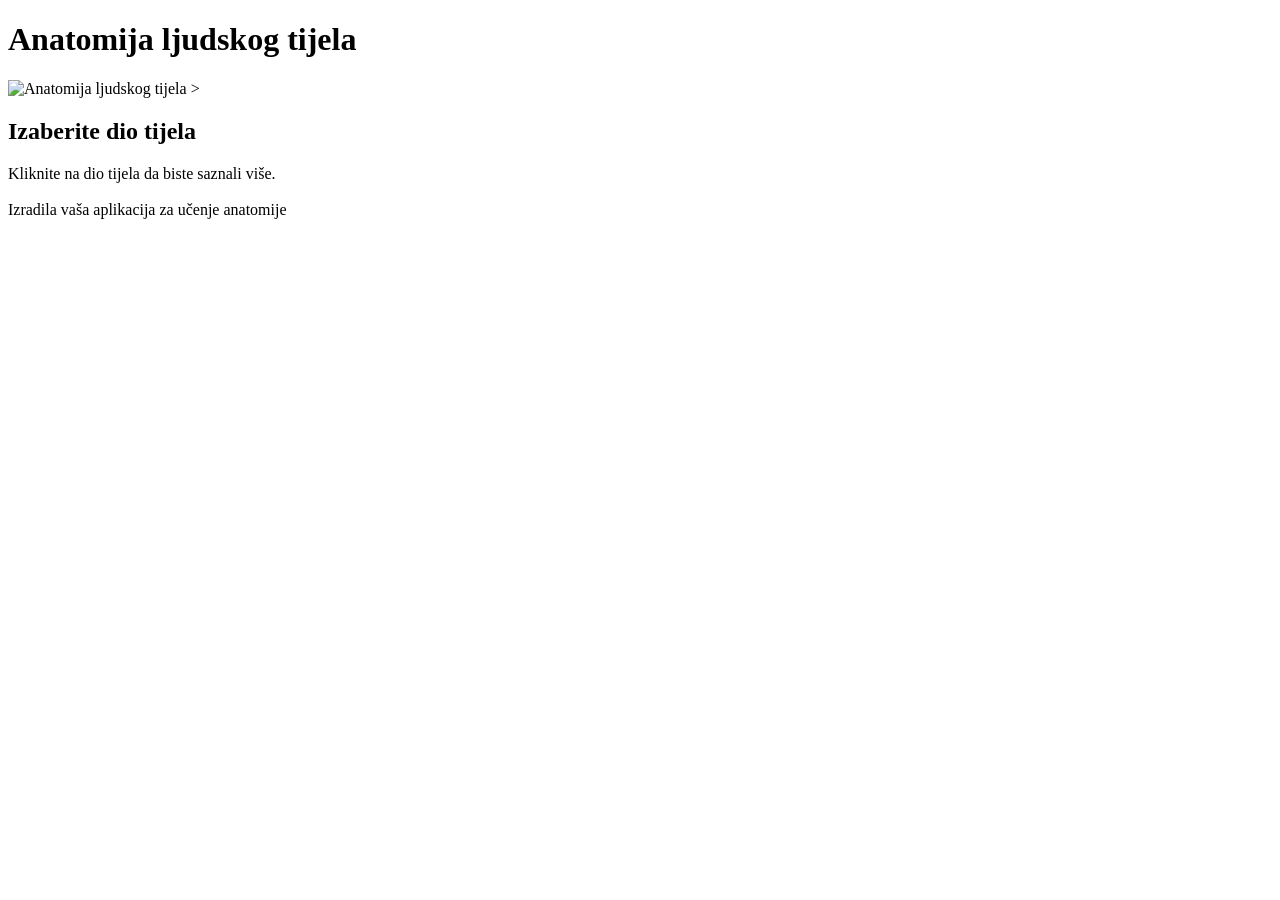
==== index.html @ 681aec08 "Initial commit" ====
<!DOCTYPE html>
<html lang="hr">
<head>
    <meta charset="UTF-8">
    <meta name="viewport" content="width=device-width, initial-scale=1.0">
    <title>Anatomija - Aplikacija</title>
    <link rel="stylesheet" href="styles.css">
    <script src="script.js" defer></script>
</head>
<body>
    <header>
        <h1>Anatomija ljudskog tijela</h1>
    </header>

    <main>
        <div class="container">
            <!-- Interactive Body Model -->
            <div id="body-model">
                <img src="anatomija app.jpg" alt="Anatomija ljudskog tijela" usemap="#anatomy-map">
                <map name="anatomy-map">
                    <!-- Example of a clickable region, repeat for each body part -->
                   <area shape="rect" coords="100,200,200,300" alt="Biceps" href="#" onclick="showInfo('muscle')">
<area shape="rect" coords="300,400,400,500" alt="Femur" href="#" onclick="showInfo('bone')">
<area shape="rect" coords="500,600,600,700" alt="Sciatic Nerve" href="#" onclick="showInfo('nerve')">
>
                </map>
            </div>

            <!-- Info Box -->
            <div id="info-box">
                <h2 id="part-name">Izaberite dio tijela</h2>
                <p id="part-description">Kliknite na dio tijela da biste saznali više.</p>
                <h3 id="part-latin"></h3>
                <h3 id="part-croatian"></h3>
            </div>
        </div>
    </main>

    <footer>
        <p>Izradila vaša aplikacija za učenje anatomije</p>
    </footer>
</body>
</html>
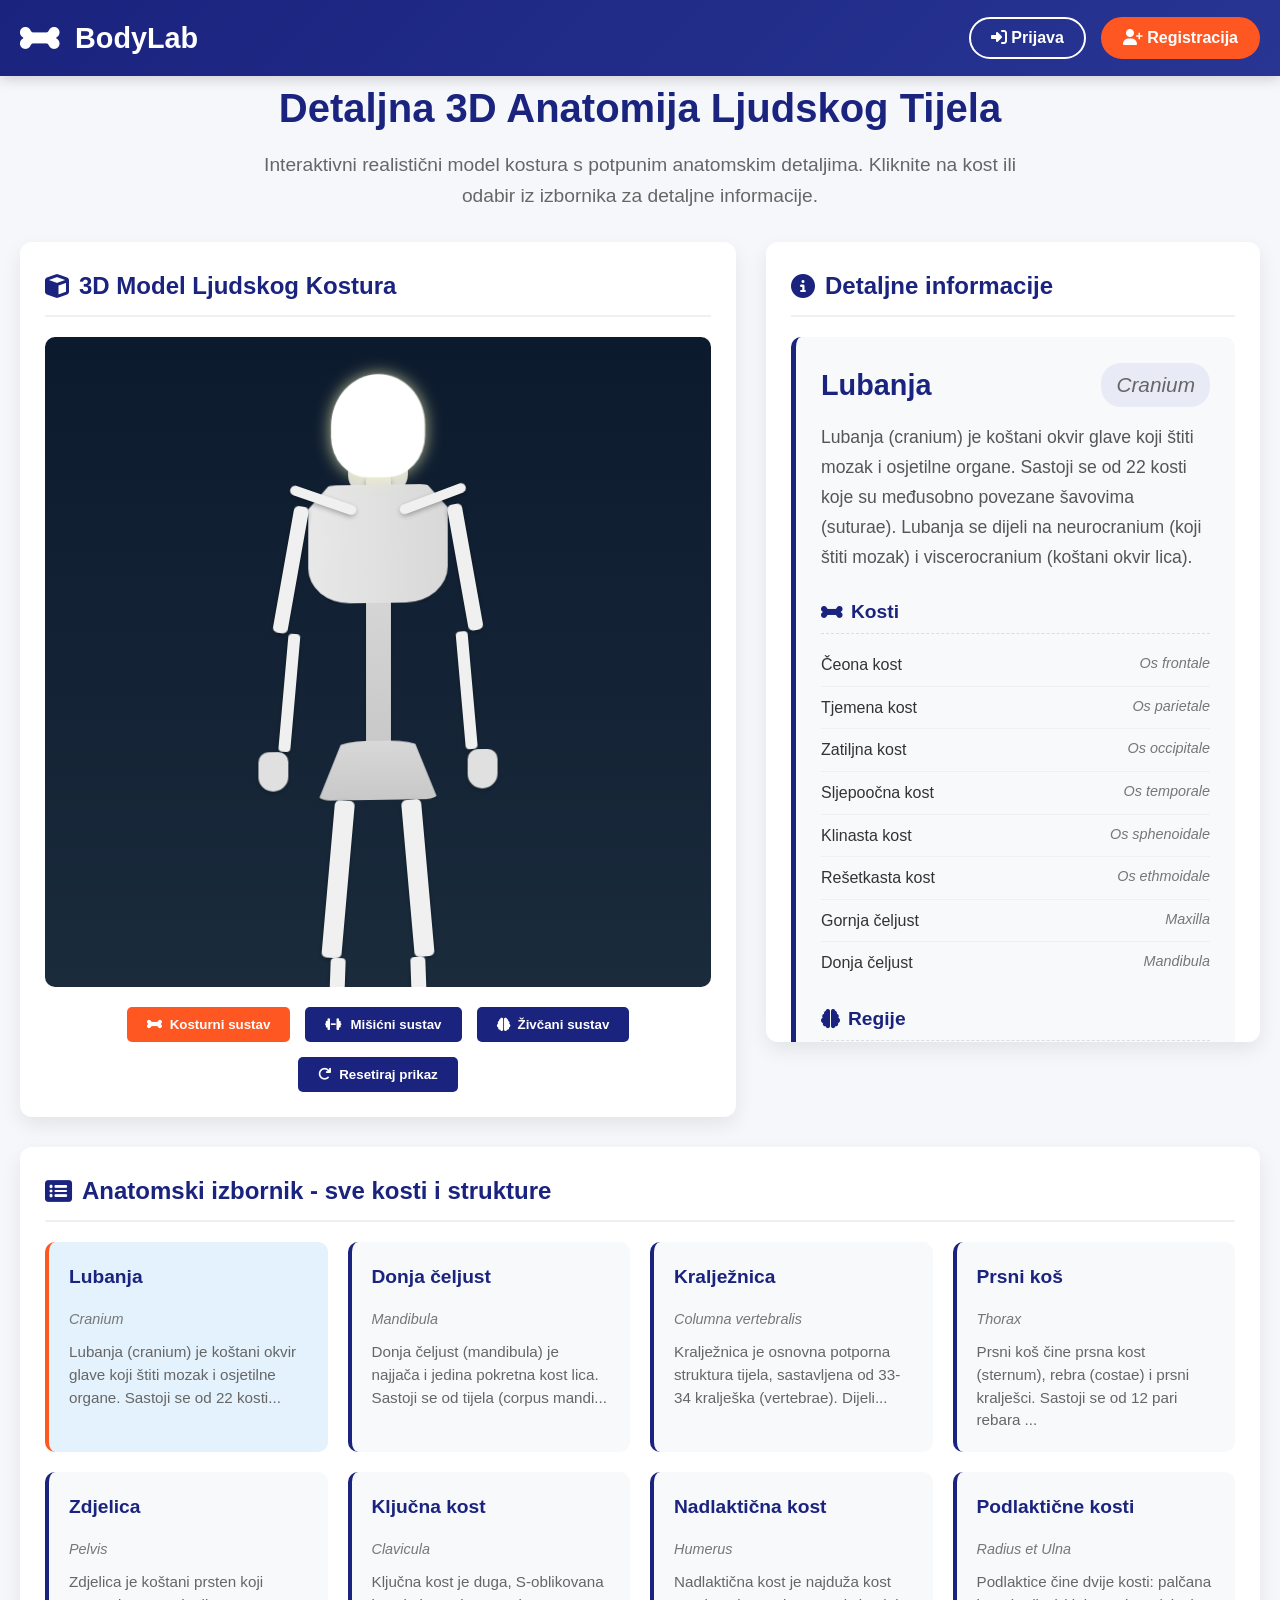
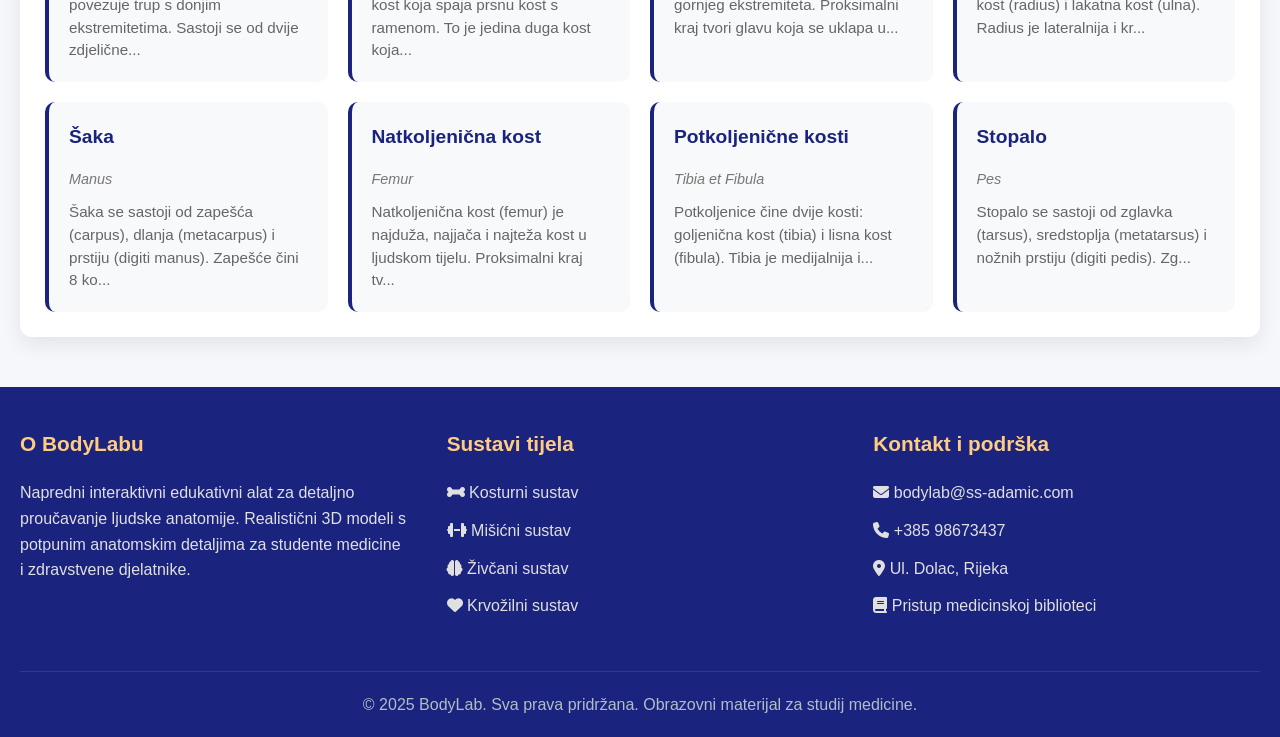
==== commit 67261ae8: "inicijalni commit" ====
--- a/index.html
+++ b/index.html
@@ -3,41 +3,1340 @@
 <head>
     <meta charset="UTF-8">
     <meta name="viewport" content="width=device-width, initial-scale=1.0">
-    <title>Anatomija - Aplikacija</title>
-    <link rel="stylesheet" href="styles.css">
-    <script src="script.js" defer></script>
+    <title>Atlas anatomije - Detaljni 3D model ljudskog tijela</title>
+    <link rel="stylesheet" href="https://cdnjs.cloudflare.com/ajax/libs/font-awesome/6.4.0/css/all.min.css">
+    <style>
+        * {
+            margin: 0;
+            padding: 0;
+            box-sizing: border-box;
+            font-family: 'Segoe UI', Tahoma, Geneva, Verdana, sans-serif;
+        }
+
+        body {
+            background-color: #f5f7fa;
+            color: #333;
+            line-height: 1.6;
+        }
+
+        .container {
+            max-width: 1600px;
+            margin: 0 auto;
+            padding: 0 20px;
+        }
+
+        /* Header styling */
+        header {
+            background: linear-gradient(135deg, #1a237e 0%, #283593 100%);
+            color: white;
+            padding: 15px 0;
+            box-shadow: 0 4px 12px rgba(0, 0, 0, 0.15);
+            position: sticky;
+            top: 0;
+            z-index: 1000;
+        }
+
+        .header-content {
+            display: flex;
+            justify-content: space-between;
+            align-items: center;
+        }
+
+        .logo {
+            display: flex;
+            align-items: center;
+            gap: 15px;
+        }
+
+        .logo i {
+            font-size: 2.2rem;
+        }
+
+        .logo h1 {
+            font-size: 1.8rem;
+            font-weight: 600;
+        }
+
+        .auth-buttons {
+            display: flex;
+            gap: 15px;
+        }
+
+        .btn {
+            padding: 10px 20px;
+            border-radius: 30px;
+            font-weight: 600;
+            cursor: pointer;
+            transition: all 0.3s ease;
+            border: none;
+            font-size: 1rem;
+        }
+
+        .btn-login {
+            background-color: transparent;
+            border: 2px solid white;
+            color: white;
+        }
+
+        .btn-login:hover {
+            background-color: white;
+            color: #1a237e;
+        }
+
+        .btn-register {
+            background-color: #ff5722;
+            color: white;
+            border: 2px solid #ff5722;
+        }
+
+        .btn-register:hover {
+            background-color: #e64a19;
+            border-color: #e64a19;
+        }
+
+        /* Main content */
+        main {
+            padding: 30px 0;
+        }
+
+        .page-title {
+            text-align: center;
+            margin-bottom: 30px;
+            color: #1a237e;
+        }
+
+        .page-title h2 {
+            font-size: 2.5rem;
+            margin-bottom: 10px;
+        }
+
+        .page-title p {
+            font-size: 1.2rem;
+            color: #666;
+            max-width: 800px;
+            margin: 0 auto;
+        }
+
+        /* Content layout */
+        .content-wrapper {
+            display: flex;
+            gap: 30px;
+            flex-wrap: wrap;
+        }
+
+        /* 3D Model section */
+        .model-section {
+            flex: 1.2;
+            min-width: 300px;
+            background-color: white;
+            border-radius: 12px;
+            padding: 25px;
+            box-shadow: 0 8px 20px rgba(0, 0, 0, 0.08);
+            height: fit-content;
+        }
+
+        .model-section h3 {
+            color: #1a237e;
+            margin-bottom: 20px;
+            padding-bottom: 10px;
+            border-bottom: 2px solid #f0f0f0;
+            font-size: 1.5rem;
+            display: flex;
+            align-items: center;
+            gap: 10px;
+        }
+
+        .model-container {
+            position: relative;
+            height: 650px;
+            background: linear-gradient(to bottom, #0c1a2d, #1a2b3c);
+            border-radius: 10px;
+            overflow: hidden;
+            display: flex;
+            justify-content: center;
+            align-items: center;
+            margin-bottom: 20px;
+        }
+
+        /* Realističniji kostur 3D */
+        .human-skeleton {
+            position: relative;
+            width: 300px;
+            height: 600px;
+            transform-style: preserve-3d;
+            transform: rotateX(10deg) rotateY(-5deg);
+        }
+
+        .bone {
+            position: absolute;
+            background-color: #f0f0f0;
+            border-radius: 3px;
+            cursor: pointer;
+            transition: all 0.3s ease;
+            box-shadow: 0 2px 5px rgba(0, 0, 0, 0.3);
+        }
+
+        .bone:hover {
+            filter: brightness(1.3);
+            transform: scale(1.05);
+            z-index: 10;
+        }
+
+        .bone.selected {
+            background-color: #ffcc80;
+            filter: brightness(1.4);
+            transform: scale(1.05);
+            z-index: 20;
+            box-shadow: 0 0 15px rgba(255, 204, 128, 0.7);
+        }
+
+        /* Glava i lubanja */
+        .skull { 
+            width: 90px; 
+            height: 100px; 
+            top: 10px; 
+            left: 105px; 
+            border-radius: 50% 50% 40% 40%; 
+            background: linear-gradient(to bottom, #e8e8e8, #d0d0d0);
+        }
+
+        .jaw { 
+            width: 60px; 
+            height: 25px; 
+            top: 105px; 
+            left: 120px; 
+            border-radius: 0 0 20px 20px;
+            background-color: #d8d8d8;
+        }
+
+        /* Kralježnica */
+        .spine { 
+            width: 25px; 
+            height: 280px; 
+            top: 110px; 
+            left: 137.5px; 
+            background: linear-gradient(to bottom, #e0e0e0, #c8c8c8);
+            border-radius: 5px;
+        }
+
+        /* Prsni koš */
+        .ribcage { 
+            width: 140px; 
+            height: 120px; 
+            top: 120px; 
+            left: 80px; 
+            border-radius: 20% 20% 30% 30%;
+            background: linear-gradient(to right, #e8e8e8, #d8d8d8);
+            clip-path: polygon(0% 20%, 15% 0%, 85% 0%, 100% 20%, 100% 80%, 85% 100%, 15% 100%, 0% 80%);
+        }
+
+        /* Zdjelica */
+        .pelvis { 
+            width: 120px; 
+            height: 60px; 
+            top: 380px; 
+            left: 90px; 
+            border-radius: 40% 40% 10% 10%;
+            background: linear-gradient(to bottom, #d8d8d8, #c8c8c8);
+            clip-path: polygon(20% 0%, 80% 0%, 100% 100%, 0% 100%);
+        }
+
+        /* Ruke */
+        .clavicle-left { 
+            width: 70px; 
+            height: 10px; 
+            top: 130px; 
+            left: 60px; 
+            transform: rotate(20deg);
+            border-radius: 5px;
+        }
+
+        .clavicle-right { 
+            width: 70px; 
+            height: 10px; 
+            top: 130px; 
+            left: 170px; 
+            transform: rotate(-20deg);
+            border-radius: 5px;
+        }
+
+        .humerus-left { 
+            width: 15px; 
+            height: 130px; 
+            top: 140px; 
+            left: 55px; 
+            transform: rotate(10deg);
+            border-radius: 5px;
+        }
+
+        .humerus-right { 
+            width: 15px; 
+            height: 130px; 
+            top: 140px; 
+            left: 230px; 
+            transform: rotate(-10deg);
+            border-radius: 5px;
+        }
+
+        .radius-ulna-left { 
+            width: 12px; 
+            height: 120px; 
+            top: 270px; 
+            left: 55px; 
+            transform: rotate(5deg);
+            border-radius: 4px;
+        }
+
+        .radius-ulna-right { 
+            width: 12px; 
+            height: 120px; 
+            top: 270px; 
+            left: 233px; 
+            transform: rotate(-5deg);
+            border-radius: 4px;
+        }
+
+        /* Noge */
+        .femur-left { 
+            width: 20px; 
+            height: 160px; 
+            top: 440px; 
+            left: 100px; 
+            transform: rotate(5deg);
+            border-radius: 5px;
+        }
+
+        .femur-right { 
+            width: 20px; 
+            height: 160px; 
+            top: 440px; 
+            left: 180px; 
+            transform: rotate(-5deg);
+            border-radius: 5px;
+        }
+
+        .tibia-fibula-left { 
+            width: 15px; 
+            height: 150px; 
+            top: 600px; 
+            left: 100px; 
+            transform: rotate(2deg);
+            border-radius: 4px;
+        }
+
+        .tibia-fibula-right { 
+            width: 15px; 
+            height: 150px; 
+            top: 600px; 
+            left: 185px; 
+            transform: rotate(-2deg);
+            border-radius: 4px;
+        }
+
+        /* Šake i stopala */
+        .hand-left { 
+            width: 30px; 
+            height: 40px; 
+            top: 390px; 
+            left: 30px; 
+            border-radius: 10px 10px 15px 15px;
+            background-color: #e0e0e0;
+        }
+
+        .hand-right { 
+            width: 30px; 
+            height: 40px; 
+            top: 390px; 
+            left: 240px; 
+            border-radius: 10px 10px 15px 15px;
+            background-color: #e0e0e0;
+        }
+
+        .foot-left { 
+            width: 40px; 
+            height: 25px; 
+            top: 750px; 
+            left: 90px; 
+            border-radius: 15px 15px 5px 5px;
+            background-color: #d8d8d8;
+        }
+
+        .foot-right { 
+            width: 40px; 
+            height: 25px; 
+            top: 750px; 
+            left: 170px; 
+            border-radius: 15px 15px 5px 5px;
+            background-color: #d8d8d8;
+        }
+
+        .model-controls {
+            display: flex;
+            justify-content: center;
+            flex-wrap: wrap;
+            gap: 15px;
+            margin-top: 20px;
+        }
+
+        .model-btn {
+            padding: 10px 20px;
+            background-color: #1a237e;
+            color: white;
+            border: none;
+            border-radius: 5px;
+            cursor: pointer;
+            font-weight: 600;
+            transition: all 0.3s;
+            display: flex;
+            align-items: center;
+            gap: 8px;
+        }
+
+        .model-btn:hover {
+            background-color: #283593;
+            transform: translateY(-2px);
+        }
+
+        .model-btn.active {
+            background-color: #ff5722;
+        }
+
+        /* Info section */
+        .info-section {
+            flex: 0.8;
+            min-width: 300px;
+            background-color: white;
+            border-radius: 12px;
+            padding: 25px;
+            box-shadow: 0 8px 20px rgba(0, 0, 0, 0.08);
+            height: fit-content;
+            max-height: 800px;
+            overflow-y: auto;
+        }
+
+        .info-section h3 {
+            color: #1a237e;
+            margin-bottom: 20px;
+            padding-bottom: 10px;
+            border-bottom: 2px solid #f0f0f0;
+            font-size: 1.5rem;
+            display: flex;
+            align-items: center;
+            gap: 10px;
+        }
+
+        .part-info {
+            background-color: #f8f9fa;
+            padding: 25px;
+            border-radius: 10px;
+            border-left: 5px solid #1a237e;
+            margin-bottom: 30px;
+        }
+
+        .part-name {
+            display: flex;
+            justify-content: space-between;
+            align-items: center;
+            margin-bottom: 15px;
+            flex-wrap: wrap;
+            gap: 10px;
+        }
+
+        .part-name h4 {
+            font-size: 1.8rem;
+            color: #1a237e;
+        }
+
+        .latin-name {
+            font-style: italic;
+            color: #666;
+            font-size: 1.3rem;
+            background-color: #e8eaf6;
+            padding: 5px 15px;
+            border-radius: 20px;
+        }
+
+        .part-description {
+            color: #555;
+            font-size: 1.1rem;
+            line-height: 1.7;
+            margin-bottom: 20px;
+        }
+
+        .anatomy-details {
+            margin-top: 25px;
+        }
+
+        .detail-category {
+            margin-bottom: 20px;
+        }
+
+        .detail-category h5 {
+            color: #1a237e;
+            font-size: 1.2rem;
+            margin-bottom: 10px;
+            padding-bottom: 5px;
+            border-bottom: 1px dashed #ddd;
+            display: flex;
+            align-items: center;
+            gap: 8px;
+        }
+
+        .detail-list {
+            list-style-type: none;
+        }
+
+        .detail-list li {
+            padding: 8px 0;
+            border-bottom: 1px solid #f0f0f0;
+            display: flex;
+            justify-content: space-between;
+        }
+
+        .detail-list li:last-child {
+            border-bottom: none;
+        }
+
+        .detail-name {
+            font-weight: 500;
+        }
+
+        .detail-latin {
+            font-style: italic;
+            color: #777;
+            font-size: 0.9rem;
+        }
+
+        /* Menu section */
+        .menu-section {
+            width: 100%;
+            background-color: white;
+            border-radius: 12px;
+            padding: 25px;
+            margin-top: 30px;
+            box-shadow: 0 8px 20px rgba(0, 0, 0, 0.08);
+        }
+
+        .menu-section h3 {
+            color: #1a237e;
+            margin-bottom: 20px;
+            padding-bottom: 10px;
+            border-bottom: 2px solid #f0f0f0;
+            font-size: 1.5rem;
+            display: flex;
+            align-items: center;
+            gap: 10px;
+        }
+
+        .anatomy-menu {
+            display: grid;
+            grid-template-columns: repeat(auto-fill, minmax(280px, 1fr));
+            gap: 20px;
+        }
+
+        .menu-item {
+            background-color: #f8f9fa;
+            padding: 20px;
+            border-radius: 10px;
+            cursor: pointer;
+            transition: all 0.3s ease;
+            border-left: 4px solid #1a237e;
+            display: flex;
+            flex-direction: column;
+            gap: 10px;
+        }
+
+        .menu-item:hover {
+            background-color: #e8eaf6;
+            transform: translateY(-5px);
+            box-shadow: 0 5px 15px rgba(0, 0, 0, 0.1);
+        }
+
+        .menu-item.selected {
+            background-color: #e3f2fd;
+            border-left-color: #ff5722;
+        }
+
+        .menu-item h5 {
+            color: #1a237e;
+            font-size: 1.2rem;
+            margin-bottom: 5px;
+        }
+
+        .menu-item p {
+            color: #666;
+            font-size: 0.95rem;
+            line-height: 1.5;
+        }
+
+        .menu-latin {
+            font-style: italic;
+            color: #777;
+            font-size: 0.9rem;
+        }
+
+        /* Footer */
+        footer {
+            background-color: #1a237e;
+            color: white;
+            padding: 40px 0 20px;
+            margin-top: 50px;
+        }
+
+        .footer-content {
+            display: flex;
+            justify-content: space-between;
+            flex-wrap: wrap;
+            gap: 40px;
+        }
+
+        .footer-section {
+            flex: 1;
+            min-width: 250px;
+        }
+
+        .footer-section h4 {
+            font-size: 1.3rem;
+            margin-bottom: 20px;
+            color: #ffcc80;
+        }
+
+        .footer-section p, .footer-section a {
+            color: #e0e0e0;
+            margin-bottom: 12px;
+            display: block;
+            text-decoration: none;
+        }
+
+        .footer-section a:hover {
+            color: white;
+            text-decoration: underline;
+        }
+
+        .copyright {
+            text-align: center;
+            margin-top: 40px;
+            padding-top: 20px;
+            border-top: 1px solid rgba(255, 255, 255, 0.1);
+            color: #b0bec5;
+        }
+
+        /* Responsive adjustments */
+        @media (max-width: 1200px) {
+            .content-wrapper {
+                flex-direction: column;
+            }
+            
+            .model-container {
+                height: 550px;
+            }
+            
+            .human-skeleton {
+                transform: scale(0.9);
+            }
+        }
+
+        @media (max-width: 768px) {
+            .header-content {
+                flex-direction: column;
+                gap: 15px;
+            }
+            
+            .model-container {
+                height: 500px;
+            }
+            
+            .human-skeleton {
+                transform: scale(0.8) rotateX(10deg) rotateY(-5deg);
+            }
+            
+            .page-title h2 {
+                font-size: 2rem;
+            }
+            
+            .anatomy-menu {
+                grid-template-columns: 1fr;
+            }
+        }
+        
+        /* Scrollbar styling */
+        .info-section::-webkit-scrollbar {
+            width: 8px;
+        }
+        
+        .info-section::-webkit-scrollbar-track {
+            background: #f1f1f1;
+            border-radius: 10px;
+        }
+        
+        .info-section::-webkit-scrollbar-thumb {
+            background: #c5cae9;
+            border-radius: 10px;
+        }
+        
+        .info-section::-webkit-scrollbar-thumb:hover {
+            background: #7986cb;
+        }
+    </style>
 </head>
 <body>
     <header>
-        <h1>Anatomija ljudskog tijela</h1>
-    </header>
-
-    <main>
-        <div class="container">
-            <!-- Interactive Body Model -->
-            <div id="body-model">
-                <img src="anatomija app.jpg" alt="Anatomija ljudskog tijela" usemap="#anatomy-map">
-                <map name="anatomy-map">
-                    <!-- Example of a clickable region, repeat for each body part -->
-                   <area shape="rect" coords="100,200,200,300" alt="Biceps" href="#" onclick="showInfo('muscle')">
-<area shape="rect" coords="300,400,400,500" alt="Femur" href="#" onclick="showInfo('bone')">
-<area shape="rect" coords="500,600,600,700" alt="Sciatic Nerve" href="#" onclick="showInfo('nerve')">
->
-                </map>
+        <div class="container header-content">
+            <div class="logo">
+                <i class="fas fa-bone"></i>
+                <h1>BodyLab</h1>
             </div>
-
-            <!-- Info Box -->
-            <div id="info-box">
-                <h2 id="part-name">Izaberite dio tijela</h2>
-                <p id="part-description">Kliknite na dio tijela da biste saznali više.</p>
-                <h3 id="part-latin"></h3>
-                <h3 id="part-croatian"></h3>
+            <div class="auth-buttons">
+                <button class="btn btn-login"><i class="fas fa-sign-in-alt"></i> Prijava</button>
+                <button class="btn btn-register"><i class="fas fa-user-plus"></i> Registracija</button>
             </div>
         </div>
+    </header>
+
+    <main class="container">
+        <div class="page-title">
+            <h2>Detaljna 3D Anatomija Ljudskog Tijela</h2>
+            <p>Interaktivni realistični model kostura s potpunim anatomskim detaljima. Kliknite na kost ili odabir iz izbornika za detaljne informacije.</p>
+        </div>
+
+        <div class="content-wrapper">
+            <section class="model-section">
+                <h3><i class="fas fa-cube"></i> 3D Model Ljudskog Kostura</h3>
+                <div class="model-container">
+                    <div class="human-skeleton">
+                        <!-- Glava -->
+                        <div class="bone skull" data-part="skull"></div>
+                        <div class="bone jaw" data-part="jaw"></div>
+                        
+                        <!-- Trup -->
+                        <div class="bone spine" data-part="spine"></div>
+                        <div class="bone ribcage" data-part="ribcage"></div>
+                        <div class="bone pelvis" data-part="pelvis"></div>
+                        
+                        <!-- Gornji ekstremiteti -->
+                        <div class="bone clavicle-left" data-part="clavicle"></div>
+                        <div class="bone clavicle-right" data-part="clavicle"></div>
+                        <div class="bone humerus-left" data-part="humerus"></div>
+                        <div class="bone humerus-right" data-part="humerus"></div>
+                        <div class="bone radius-ulna-left" data-part="radius-ulna"></div>
+                        <div class="bone radius-ulna-right" data-part="radius-ulna"></div>
+                        <div class="bone hand-left" data-part="hand"></div>
+                        <div class="bone hand-right" data-part="hand"></div>
+                        
+                        <!-- Donji ekstremiteti -->
+                        <div class="bone femur-left" data-part="femur"></div>
+                        <div class="bone femur-right" data-part="femur"></div>
+                        <div class="bone tibia-fibula-left" data-part="tibia-fibula"></div>
+                        <div class="bone tibia-fibula-right" data-part="tibia-fibula"></div>
+                        <div class="bone foot-left" data-part="foot"></div>
+                        <div class="bone foot-right" data-part="foot"></div>
+                    </div>
+                </div>
+                <div class="model-controls">
+                    <button class="model-btn active" id="btnSkeletalView"><i class="fas fa-bone"></i> Kosturni sustav</button>
+                    <button class="model-btn" id="btnMuscularView"><i class="fas fa-dumbbell"></i> Mišićni sustav</button>
+                    <button class="model-btn" id="btnNervousView"><i class="fas fa-brain"></i> Živčani sustav</button>
+                    <button class="model-btn" id="btnResetView"><i class="fas fa-redo"></i> Resetiraj prikaz</button>
+                </div>
+            </section>
+
+            <section class="info-section">
+                <h3><i class="fas fa-info-circle"></i> Detaljne informacije</h3>
+                <div class="part-info">
+                    <div class="part-name">
+                        <h4 id="partTitle">Lubanja</h4>
+                        <div class="latin-name" id="partLatin">Cranium</div>
+                    </div>
+                    <div class="part-description" id="partDescription">
+                        Lubanja (cranium) je koštani okvir glave koji štiti mozak i osjetilne organe. Sastoji se od 22 kosti koje su međusobno povezane šavovima (suturae). Lubanja se dijeli na neurocranium (koji štiti mozak) i viscerocranium (koštani okvir lica).
+                    </div>
+                    
+                    <div class="anatomy-details" id="anatomyDetails">
+                        <div class="detail-category">
+                            <h5><i class="fas fa-bone"></i> Kosti lubanje</h5>
+                            <ul class="detail-list">
+                                <li>
+                                    <span class="detail-name">Čeona kost</span>
+                                    <span class="detail-latin">Os frontale</span>
+                                </li>
+                                <li>
+                                    <span class="detail-name">Tjemena kost</span>
+                                    <span class="detail-latin">Os parietale</span>
+                                </li>
+                                <li>
+                                    <span class="detail-name">Zatiljna kost</span>
+                                    <span class="detail-latin">Os occipitale</span>
+                                </li>
+                                <li>
+                                    <span class="detail-name">Sljepoočna kost</span>
+                                    <span class="detail-latin">Os temporale</span>
+                                </li>
+                                <li>
+                                    <span class="detail-name">Klinasta kost</span>
+                                    <span class="detail-latin">Os sphenoidale</span>
+                                </li>
+                                <li>
+                                    <span class="detail-name">Rešetkasta kost</span>
+                                    <span class="detail-latin">Os ethmoidale</span>
+                                </li>
+                            </ul>
+                        </div>
+                        
+                        <div class="detail-category">
+                            <h5><i class="fas fa-brain"></i> Moždane regije</h5>
+                            <ul class="detail-list">
+                                <li>
+                                    <span class="detail-name">Čeoni režanj</span>
+                                    <span class="detail-latin">Lobus frontalis</span>
+                                </li>
+                                <li>
+                                    <span class="detail-name">Tjemeni režanj</span>
+                                    <span class="detail-latin">Lobus parietalis</span>
+                                </li>
+                                <li>
+                                    <span class="detail-name">Zatiljni režanj</span>
+                                    <span class="detail-latin">Lobus occipitalis</span>
+                                </li>
+                                <li>
+                                    <span class="detail-name">Sljepoočni režanj</span>
+                                    <span class="detail-latin">Lobus temporalis</span>
+                                </li>
+                            </ul>
+                        </div>
+                        
+                        <div class="detail-category">
+                            <h5><i class="fas fa-eye"></i> Važni otvori i kanali</h5>
+                            <ul class="detail-list">
+                                <li>
+                                    <span class="detail-name">Foramen magnum</span>
+                                    <span class="detail-latin">Za produženu moždinu</span>
+                                </li>
+                                <li>
+                                    <span class="detail-name">Optički kanal</span>
+                                    <span class="detail-latin">Canalis opticus</span>
+                                </li>
+                                <li>
+                                    <span class="detail-name">Unutarnji slušni kanal</span>
+                                    <span class="detail-latin">Meatus acusticus internus</span>
+                                </li>
+                            </ul>
+                        </div>
+                    </div>
+                </div>
+            </section>
+        </div>
+
+        <section class="menu-section">
+            <h3><i class="fas fa-list-alt"></i> Anatomski izbornik - sve kosti i strukture</h3>
+            <div class="anatomy-menu" id="anatomyMenu">
+                <!-- Menu items will be generated by JavaScript -->
+            </div>
+        </section>
     </main>
 
     <footer>
-        <p>Izradila vaša aplikacija za učenje anatomije</p>
+        <div class="container">
+            <div class="footer-content">
+                <div class="footer-section">
+                    <h4>O BodyLabu</h4>
+                    <p>Napredni interaktivni edukativni alat za detaljno proučavanje ljudske anatomije. Realistični 3D modeli s potpunim anatomskim detaljima za studente medicine i zdravstvene djelatnike.</p>
+                </div>
+                <div class="footer-section">
+                    <h4>Sustavi tijela</h4>
+                    <a href="#"><i class="fas fa-bone"></i> Kosturni sustav</a>
+                    <a href="#"><i class="fas fa-dumbbell"></i> Mišićni sustav</a>
+                    <a href="#"><i class="fas fa-brain"></i> Živčani sustav</a>
+                    <a href="#"><i class="fas fa-heart"></i> Krvožilni sustav</a>
+                </div>
+                <div class="footer-section">
+                    <h4>Kontakt i podrška</h4>
+                    <p><i class="fas fa-envelope"></i> bodylab@ss-adamic.com</p>
+                    <p><i class="fas fa-phone"></i> +385 98673437</p>
+                    <p><i class="fas fa-map-marker-alt"></i> Ul. Dolac, Rijeka</p>
+                    <p><i class="fas fa-book"></i> Pristup medicinskoj biblioteci</p>
+                </div>
+            </div>
+            <div class="copyright">
+                <p>&copy; 2025 BodyLab. Sva prava pridržana. Obrazovni materijal za studij medicine.</p>
+            </div>
+        </div>
     </footer>
+
+    <script>
+        // Detaljni podaci o anatomiji
+        const anatomyData = {
+            "skull": {
+                "title": "Lubanja",
+                "latin": "Cranium",
+                "description": "Lubanja (cranium) je koštani okvir glave koji štiti mozak i osjetilne organe. Sastoji se od 22 kosti koje su međusobno povezane šavovima (suturae). Lubanja se dijeli na neurocranium (koji štiti mozak) i viscerocranium (koštani okvir lica).",
+                "details": {
+                    "bones": [
+                        {"name": "Čeona kost", "latin": "Os frontale"},
+                        {"name": "Tjemena kost", "latin": "Os parietale"},
+                        {"name": "Zatiljna kost", "latin": "Os occipitale"},
+                        {"name": "Sljepoočna kost", "latin": "Os temporale"},
+                        {"name": "Klinasta kost", "latin": "Os sphenoidale"},
+                        {"name": "Rešetkasta kost", "latin": "Os ethmoidale"},
+                        {"name": "Gornja čeljust", "latin": "Maxilla"},
+                        {"name": "Donja čeljust", "latin": "Mandibula"}
+                    ],
+                    "regions": [
+                        {"name": "Čeoni režanj", "latin": "Lobus frontalis"},
+                        {"name": "Tjemeni režanj", "latin": "Lobus parietalis"},
+                        {"name": "Zatiljni režanj", "latin": "Lobus occipitalis"},
+                        {"name": "Sljepoočni režanj", "latin": "Lobus temporalis"}
+                    ],
+                    "openings": [
+                        {"name": "Foramen magnum", "latin": "Za produženu moždinu"},
+                        {"name": "Optički kanal", "latin": "Canalis opticus"},
+                        {"name": "Unutarnji slušni kanal", "latin": "Meatus acusticus internus"}
+                    ]
+                }
+            },
+            "jaw": {
+                "title": "Donja čeljust",
+                "latin": "Mandibula",
+                "description": "Donja čeljust (mandibula) je najjača i jedina pokretna kost lica. Sastoji se od tijela (corpus mandibulae) i dvije grane (rami mandibulae). Na mandibuli se nalaze zubne alveole za donje zube i temporomandibularni zglob koji omogućava žvakanje i govor.",
+                "details": {
+                    "parts": [
+                        {"name": "Tijelo mandibule", "latin": "Corpus mandibulae"},
+                        {"name": "Grana mandibule", "latin": "Ramus mandibulae"},
+                        {"name": "Kut mandibule", "latin": "Angulus mandibulae"},
+                        {"name": "Vrh mandibule", "latin": "Processus coronoideus"},
+                        {"name": "Zglobni nastavak", "latin": "Processus condylaris"}
+                    ],
+                    "muscles": [
+                        {"name": "Žvačni mišić", "latin": "Musculus masseter"},
+                        {"name": "Sljepoočni mišić", "latin": "Musculus temporalis"},
+                        {"name": "Unutarnji krilasti mišić", "latin": "Musculus pterygoideus medialis"},
+                        {"name": "Vanjski krilasti mišić", "latin": "Musculus pterygoideus lateralis"}
+                    ],
+                    "nerves": [
+                        {"name": "Donjočeljusni živac", "latin": "Nervus mandibularis"},
+                        {"name": "Živac za žvačne mišiće", "latin": "Nervus massetericus"}
+                    ]
+                }
+            },
+            "spine": {
+                "title": "Kralježnica",
+                "latin": "Columna vertebralis",
+                "description": "Kralježnica je osnovna potporna struktura tijela, sastavljena od 33-34 kralješka (vertebrae). Dijeli se na vratni (7), prsni (12), slabinski (5), krstačni (5 sraslih) i trtični dio (4-5 sraslih). Kralježnica štiti leđnu moždinu i omogućava pokretljivost trupa.",
+                "details": {
+                    "regions": [
+                        {"name": "Vratni kralješci", "latin": "Vertebrae cervicales (C1-C7)"},
+                        {"name": "Prsni kralješci", "latin": "Vertebrae thoracicae (Th1-Th12)"},
+                        {"name": "Slabinski kralješci", "latin": "Vertebrae lumbales (L1-L5)"},
+                        {"name": "Krstačni kralješci", "latin": "Vertebrae sacrales (S1-S5)"},
+                        {"name": "Trtični kralješci", "latin": "Vertebrae coccygeae (Co1-Co4)"}
+                    ],
+                    "parts": [
+                        {"name": "Tijelo kralješka", "latin": "Corpus vertebrae"},
+                        {"name": "Luk kralješka", "latin": "Arcus vertebrae"},
+                        {"name": "Nastavak za mišiće", "latin": "Processus spinosus"},
+                        {"name": "Poprečni nastavak", "latin": "Processus transversus"},
+                        {"name": "Zglobni nastavci", "latin": "Processus articulares"}
+                    ],
+                    "discs": [
+                        {"name": "Međukralješni disk", "latin": "Discus intervertebralis"},
+                        {"name": "Želatinozna jezgra", "latin": "Nucleus pulposus"},
+                        {"name": "Vlaknasti prsten", "latin": "Anulus fibrosus"}
+                    ]
+                }
+            },
+            "ribcage": {
+                "title": "Prsni koš",
+                "latin": "Thorax",
+                "description": "Prsni koš čine prsna kost (sternum), rebra (costae) i prsni kralješci. Sastoji se od 12 pari rebara koja se dijele na prava rebra (1-7), lažna rebra (8-10) i slobodna rebra (11-12). Prsni koš štiti vitalne organe poput srca i pluća.",
+                "details": {
+                    "bones": [
+                        {"name": "Prsna kost", "latin": "Sternum"},
+                        {"name": "Rebra (12 pari)", "latin": "Costae"},
+                        {"name": "Prsni kralješci", "latin": "Vertebrae thoracicae"}
+                    ],
+                    "rib_types": [
+                        {"name": "Prava rebra", "latin": "Costae verae (1-7)"},
+                        {"name": "Lažna rebra", "latin": "Costae spuriae (8-10)"},
+                        {"name": "Slobodna rebra", "latin": "Costae fluctuantes (11-12)"}
+                    ],
+                    "joints": [
+                        {"name": "Sternokostalni zglobovi", "latin": "Articulationes sternocostales"},
+                        {"name": "Kostovertebralni zglobovi", "latin": "Articulationes costovertebrales"}
+                    ]
+                }
+            },
+            "pelvis": {
+                "title": "Zdjelica",
+                "latin": "Pelvis",
+                "description": "Zdjelica je koštani prsten koji povezuje trup s donjim ekstremitetima. Sastoji se od dvije zdjelične kosti (os coxae), križne kosti (os sacrum) i trtične kosti (os coccygis). Ženska zdjelica je šira i plića od muške radi poroda.",
+                "details": {
+                    "bones": [
+                        {"name": "Zdjelična kost", "latin": "Os coxae"},
+                        {"name": "Križna kost", "latin": "Os sacrum"},
+                        {"name": "Trtična kost", "latin": "Os coccygis"}
+                    ],
+                    "pelvic_bones": [
+                        {"name": "Sjedna kost", "latin": "Os ischii"},
+                        {"name": "Bojna kost", "latin": "Os pubis"},
+                        {"name": "Čeonokrižna kost", "latin": "Os ilium"}
+                    ],
+                    "landmarks": [
+                        {"name": "Zdjelični rub", "latin": "Margo pelvis"},
+                        {"name": "Veliki sjedni otvor", "latin": "Foramen ischiadicum majus"},
+                        {"name": "Mali sjedni otvor", "latin": "Foramen ischiadicum minus"}
+                    ]
+                }
+            },
+            "clavicle": {
+                "title": "Ključna kost",
+                "latin": "Clavicula",
+                "description": "Ključna kost je duga, S-oblikovana kost koja spaja prsnu kost s ramenom. To je jedina duga kost koja leži horizontalno. Ključna kost služi kao potpora za rame i omogućava širok raspon pokreta ruke.",
+                "details": {
+                    "parts": [
+                        {"name": "Središnji dio", "latin": "Corpus claviculae"},
+                        {"name": "Prsni kraj", "latin": "Extremitas sternalis"},
+                        {"name": "Rameni kraj", "latin": "Extremitas acromialis"}
+                    ],
+                    "joints": [
+                        {"name": "Sternoklavikularni zglob", "latin": "Articulatio sternoclavicularis"},
+                        {"name": "Akromioklavikularni zglob", "latin": "Articulatio acromioclavicularis"}
+                    ],
+                    "muscles": [
+                        {"name": "Prsno-ključno-sisasti mišić", "latin": "Musculus sternocleidomastoideus"},
+                        {"name": "Trapezni mišić", "latin": "Musculus trapezius"},
+                        {"name": "Deltasti mišić", "latin": "Musculus deltoideus"}
+                    ]
+                }
+            },
+            "humerus": {
+                "title": "Nadlaktična kost",
+                "latin": "Humerus",
+                "description": "Nadlaktična kost je najduža kost gornjeg ekstremiteta. Proksimalni kraj tvori glavu koja se uklapa u lopaticu, a distalni kraj tvori zglob s podlaktičnim kostima. Na humerusu se hvataju brojni mišići ruke.",
+                "details": {
+                    "parts": [
+                        {"name": "Glava humerusa", "latin": "Caput humeri"},
+                        {"name": "Vrat humerusa", "latin": "Collum humeri"},
+                        {"name": "Tijelo humerusa", "latin": "Corpus humeri"},
+                        {"name": "Medijalni epikondil", "latin": "Epicondylus medialis"},
+                        {"name": "Lateralni epikondil", "latin": "Epicondylus lateralis"}
+                    ],
+                    "joints": [
+                        {"name": "Ramenski zglob", "latin": "Articulatio humeri"},
+                        {"name": "Lakatni zglob", "latin": "Articulatio cubiti"}
+                    ],
+                    "muscles": [
+                        {"name": "Nadlaktični mišić", "latin": "Musculus biceps brachii"},
+                        {"name": "Nadlaktični troglavi mišić", "latin": "Musculus triceps brachii"},
+                        {"name": "Nadlaktični mišić", "latin": "Musculus brachialis"}
+                    ]
+                }
+            },
+            "radius-ulna": {
+                "title": "Podlaktične kosti",
+                "latin": "Radius et Ulna",
+                "description": "Podlaktice čine dvije kosti: palčana kost (radius) i lakatna kost (ulna). Radius je lateralnija i kraća kost, dok je ulna medijalnija i duža. Ove kosti omogućavaju rotaciju podlaktice (supinacija i pronacija).",
+                "details": {
+                    "bones": [
+                        {"name": "Palčana kost", "latin": "Radius"},
+                        {"name": "Lakatna kost", "latin": "Ulna"}
+                    ],
+                    "parts": [
+                        {"name": "Glava palčane kosti", "latin": "Caput radii"},
+                        {"name": "Vrat palčane kosti", "latin": "Collum radii"},
+                        {"name": "Lakatni nastavak", "latin": "Olecranon"},
+                        {"name": "Vršni nastavak", "latin": "Processus coronoideus"}
+                    ],
+                    "movements": [
+                        {"name": "Supinacija", "latin": "Okretanje dlanom prema gore"},
+                        {"name": "Pronacija", "latin": "Okretanje dlanom prema dolje"}
+                    ]
+                }
+            },
+            "hand": {
+                "title": "Šaka",
+                "latin": "Manus",
+                "description": "Šaka se sastoji od zapešća (carpus), dlanja (metacarpus) i prstiju (digiti manus). Zapešće čini 8 kosti u dva reda, dlanje 5 kostiju, a prsti 14 kostiju. Šaka omogućava precizne pokrete i fine motorne sposobnosti.",
+                "details": {
+                    "regions": [
+                        {"name": "Zapešće (8 kostiju)", "latin": "Carpus"},
+                        {"name": "Dlanje (5 kostiju)", "latin": "Metacarpus"},
+                        {"name": "Prsti (14 kostiju)", "latin": "Digiti manus"}
+                    ],
+                    "carpal_bones": [
+                        {"name": "Čunasta kost", "latin": "Os scaphoideum"},
+                        {"name": "Polumjesečasta kost", "latin": "Os lunatum"},
+                        {"name": "Trokutasta kost", "latin": "Os triquetrum"},
+                        {"name": "Grabeljasta kost", "latin": "Os pisiforme"},
+                        {"name": "Trapezna kost", "latin": "Os trapezium"},
+                        {"name": "Trapezasta kost", "latin": "Os trapezoideum"},
+                        {"name": "Glavičasta kost", "latin": "Os capitatum"},
+                        {"name": "Kukasta kost", "latin": "Os hamatum"}
+                    ]
+                }
+            },
+            "femur": {
+                "title": "Natkoljenična kost",
+                "latin": "Femur",
+                "description": "Natkoljenična kost (femur) je najduža, najjača i najteža kost u ljudskom tijelu. Proksimalni kraj tvori glavu koja se uklapa u zdjelicu, a distalni kraj tvori koljenski zglob. Femur nosi cijelu težinu gornjeg dijela tijela.",
+                "details": {
+                    "parts": [
+                        {"name": "Glava femura", "latin": "Caput femoris"},
+                        {"name": "Vrat femura", "latin": "Collum femoris"},
+                        {"name": "Veliki trochanter", "latin": "Trochanter major"},
+                        {"name": "Mali trochanter", "latin": "Trochanter minor"},
+                        {"name": "Tijelo femura", "latin": "Corpus femoris"}
+                    ],
+                    "joints": [
+                        {"name": "Kukni zglob", "latin": "Articulatio coxae"},
+                        {"name": "Koljenski zglob", "latin": "Articulatio genus"}
+                    ],
+                    "muscles": [
+                        {"name": "Bedreni četveroglavi mišić", "latin": "Musculus quadriceps femoris"},
+                        {"name": "Zadnji bedreni mišić", "latin": "Musculus biceps femoris"},
+                        {"name": "Gluteus maximus", "latin": "Musculus gluteus maximus"}
+                    ]
+                }
+            },
+            "tibia-fibula": {
+                "title": "Potkoljenične kosti",
+                "latin": "Tibia et Fibula",
+                "description": "Potkoljenice čine dvije kosti: goljenična kost (tibia) i lisna kost (fibula). Tibia je medijalnija i nosi većinu težine, dok je fibula lateralnija i služi kao mišićna pričvrsna točka. Ove kosti tvori gležanjski zglob s stopalnom kosti.",
+                "details": {
+                    "bones": [
+                        {"name": "Goljenična kost", "latin": "Tibia"},
+                        {"name": "Lisna kost", "latin": "Fibula"}
+                    ],
+                    "parts": [
+                        {"name": "Medijalni kondil", "latin": "Condylus medialis"},
+                        {"name": "Lateralni kondil", "latin": "Condylus lateralis"},
+                        {"name": "Prednji rub tibije", "latin": "Margo anterior tibiae"},
+                        {"name": "Medijalni gležanj", "latin": "Malleolus medialis"},
+                        {"name": "Lateralni gležanj", "latin": "Malleolus lateralis"}
+                    ],
+                    "muscles": [
+                        {"name": "Prednji goljenični mišić", "latin": "Musculus tibialis anterior"},
+                        {"name": "Potkoljeniční troglavi mišić", "latin": "Musculus triceps surae"},
+                        {"name": "Duga lisna mišić", "latin": "Musculus peroneus longus"}
+                    ]
+                }
+            },
+            "foot": {
+                "title": "Stopalo",
+                "latin": "Pes",
+                "description": "Stopalo se sastoji od zglavka (tarsus), sredstoplja (metatarsus) i nožnih prstiju (digiti pedis). Zglavak čini 7 kosti, sredstoplje 5 kostiju, a prsti 14 kostiju. Stopalo je prilagođeno nošenju težine, hodanju i održavanju ravnoteže.",
+                "details": {
+                    "regions": [
+                        {"name": "Zglavak (7 kostiju)", "latin": "Tarsus"},
+                        {"name": "Sredstoplje (5 kostiju)", "latin": "Metatarsus"},
+                        {"name": "Nožni prsti (14 kostiju)", "latin": "Digiti pedis"}
+                    ],
+                    "tarsal_bones": [
+                        {"name": "Petna kost", "latin": "Calcaneus"},
+                        {"name": "Skokna kost", "latin": "Talus"},
+                        {"name": "Čunasta kost", "latin": "Os naviculare"},
+                        {"name": "Medijalna klinasta kost", "latin": "Os cuneiforme mediale"},
+                        {"name": "Intermedijalna klinasta kost", "latin": "Os cuneiforme intermedium"},
+                        {"name": "Lateralna klinasta kost", "latin": "Os cuneiforme laterale"},
+                        {"name": "Kockasta kost", "latin": "Os cuboideum"}
+                    ],
+                    "arches": [
+                        {"name": "Uzdužni svod", "latin": "Arcus longitudinalis"},
+                        {"name": "Poprečni svod", "latin": "Arcus transversus"}
+                    ]
+                }
+            }
+        };
+
+        // Initialize the page
+        document.addEventListener('DOMContentLoaded', function() {
+            // Initialize bones
+            const bones = document.querySelectorAll('.bone');
+            const partTitle = document.getElementById('partTitle');
+            const partLatin = document.getElementById('partLatin');
+            const partDescription = document.getElementById('partDescription');
+            const anatomyDetails = document.getElementById('anatomyDetails');
+            const anatomyMenu = document.getElementById('anatomyMenu');
+            
+            // Create menu items from anatomy data
+            for (const partId in anatomyData) {
+                const part = anatomyData[partId];
+                const menuItem = document.createElement('div');
+                menuItem.className = 'menu-item';
+                menuItem.dataset.part = partId;
+                menuItem.innerHTML = `
+                    <h5>${part.title}</h5>
+                    <div class="menu-latin">${part.latin}</div>
+                    <p>${part.description.substring(0, 100)}...</p>
+                `;
+                anatomyMenu.appendChild(menuItem);
+                
+                // Add click event to menu item
+                menuItem.addEventListener('click', function() {
+                    selectPart(partId);
+                });
+            }
+            
+            // Add click events to bones
+            bones.forEach(bone => {
+                bone.addEventListener('click', function() {
+                    const partId = this.dataset.part;
+                    selectPart(partId);
+                });
+            });
+            
+            // Function to select a body part
+            function selectPart(partId) {
+                // Update bone visual selection
+                bones.forEach(bone => {
+                    bone.classList.remove('selected');
+                    if (bone.dataset.part === partId) {
+                        bone.classList.add('selected');
+                    }
+                });
+                
+                // Update menu selection
+                document.querySelectorAll('.menu-item').forEach(item => {
+                    item.classList.remove('selected');
+                    if (item.dataset.part === partId) {
+                        item.classList.add('selected');
+                    }
+                });
+                
+                // Update part info
+                if (anatomyData[partId]) {
+                    const part = anatomyData[partId];
+                    partTitle.textContent = part.title;
+                    partLatin.textContent = part.latin;
+                    partDescription.textContent = part.description;
+                    
+                    // Update detailed anatomy information
+                    anatomyDetails.innerHTML = '';
+                    
+                    // Add each category of details
+                    for (const category in part.details) {
+                        const categoryData = part.details[category];
+                        const categoryTitle = getCategoryTitle(category);
+                        
+                        const categoryElement = document.createElement('div');
+                        categoryElement.className = 'detail-category';
+                        
+                        const icon = getCategoryIcon(category);
+                        categoryElement.innerHTML = `
+                            <h5>${icon} ${categoryTitle}</h5>
+                            <ul class="detail-list">
+                                ${categoryData.map(item => `
+                                    <li>
+                                        <span class="detail-name">${item.name}</span>
+                                        <span class="detail-latin">${item.latin}</span>
+                                    </li>
+                                `).join('')}
+                            </ul>
+                        `;
+                        
+                        anatomyDetails.appendChild(categoryElement);
+                    }
+                }
+            }
+            
+            // Helper function to get category title
+            function getCategoryTitle(categoryKey) {
+                const titles = {
+                    "bones": "Kosti",
+                    "regions": "Regije",
+                    "openings": "Otvori i kanali",
+                    "parts": "Dijelovi",
+                    "muscles": "Mišići",
+                    "nerves": "Živci",
+                    "discs": "Međukralješni diskovi",
+                    "rib_types": "Vrste rebara",
+                    "joints": "Zglobovi",
+                    "pelvic_bones": "Kosti zdjelice",
+                    "landmarks": "Orijentacijske točke",
+                    "movements": "Pokreti",
+                    "carpal_bones": "Kosti zapešća",
+                    "tarsal_bones": "Kosti zglavka",
+                    "arches": "Svodovi stopala"
+                };
+                
+                return titles[categoryKey] || categoryKey;
+            }
+            
+            // Helper function to get category icon
+            function getCategoryIcon(categoryKey) {
+                const icons = {
+                    "bones": "<i class='fas fa-bone'></i>",
+                    "regions": "<i class='fas fa-brain'></i>",
+                    "openings": "<i class='fas fa-eye'></i>",
+                    "parts": "<i class='fas fa-puzzle-piece'></i>",
+                    "muscles": "<i class='fas fa-dumbbell'></i>",
+                    "nerves": "<i class='fas fa-code-branch'></i>",
+                    "discs": "<i class='fas fa-circle'></i>",
+                    "rib_types": "<i class='fas fa-ribbon'></i>",
+                    "joints": "<i class='fas fa-link'></i>",
+                    "pelvic_bones": "<i class='fas fa-archway'></i>",
+                    "landmarks": "<i class='fas fa-map-marker-alt'></i>",
+                    "movements": "<i class='fas fa-running'></i>",
+                    "carpal_bones": "<i class='fas fa-hand-paper'></i>",
+                    "tarsal_bones": "<i class='fas fa-shoe-prints'></i>",
+                    "arches": "<i class='fas fa-archway'></i>"
+                };
+                
+                return icons[categoryKey] || "<i class='fas fa-info-circle'></i>";
+            }
+            
+            // Model control buttons
+            const btnSkeletalView = document.getElementById('btnSkeletalView');
+            const btnMuscularView = document.getElementById('btnMuscularView');
+            const btnNervousView = document.getElementById('btnNervousView');
+            const btnResetView = document.getElementById('btnResetView');
+            
+            btnSkeletalView.addEventListener('click', function() {
+                setActiveButton(btnSkeletalView);
+                // In a real app, this would switch to skeletal view
+                alert('Prikaz kosturnog sustava je već aktiviran. U potpunoj aplikaciji bi se ovdje promijenio 3D model.');
+            });
+            
+            btnMuscularView.addEventListener('click', function() {
+                setActiveButton(btnMuscularView);
+                alert('U potpunoj aplikaciji bi se ovdje prikazao 3D model mišićnog sustava s detaljima o svakom mišiću.');
+            });
+            
+            btnNervousView.addEventListener('click', function() {
+                setActiveButton(btnNervousView);
+                alert('U potpunoj aplikaciji bi se ovdje prikazao 3D model živčanog sustava s živcima i ganglijama.');
+            });
+            
+            btnResetView.addEventListener('click', function() {
+                // Reset selection
+                bones.forEach(bone => bone.classList.remove('selected'));
+                document.querySelectorAll('.menu-item').forEach(item => item.classList.remove('selected'));
+                
+                // Reset to default view (skull)
+                selectPart('skull');
+                
+                // Reset model view to skeletal
+                setActiveButton(btnSkeletalView);
+            });
+            
+            // Helper function to set active button
+            function setActiveButton(activeBtn) {
+                [btnSkeletalView, btnMuscularView, btnNervousView].forEach(btn => {
+                    btn.classList.remove('active');
+                });
+                activeBtn.classList.add('active');
+            }
+            
+            // Auth button functionality (demo)
+            document.querySelector('.btn-login').addEventListener('click', function() {
+                alert('Funkcionalnost prijave će biti implementirana u potpunoj verziji aplikacije.');
+            });
+            
+            document.querySelector('.btn-register').addEventListener('click', function() {
+                alert('Funkcionalnost registracije će biti implementirana u potpunoj verziji aplikacije.');
+            });
+            
+            // Select skull by default
+            selectPart('skull');
+        });
+    </script>
 </body>
 </html>
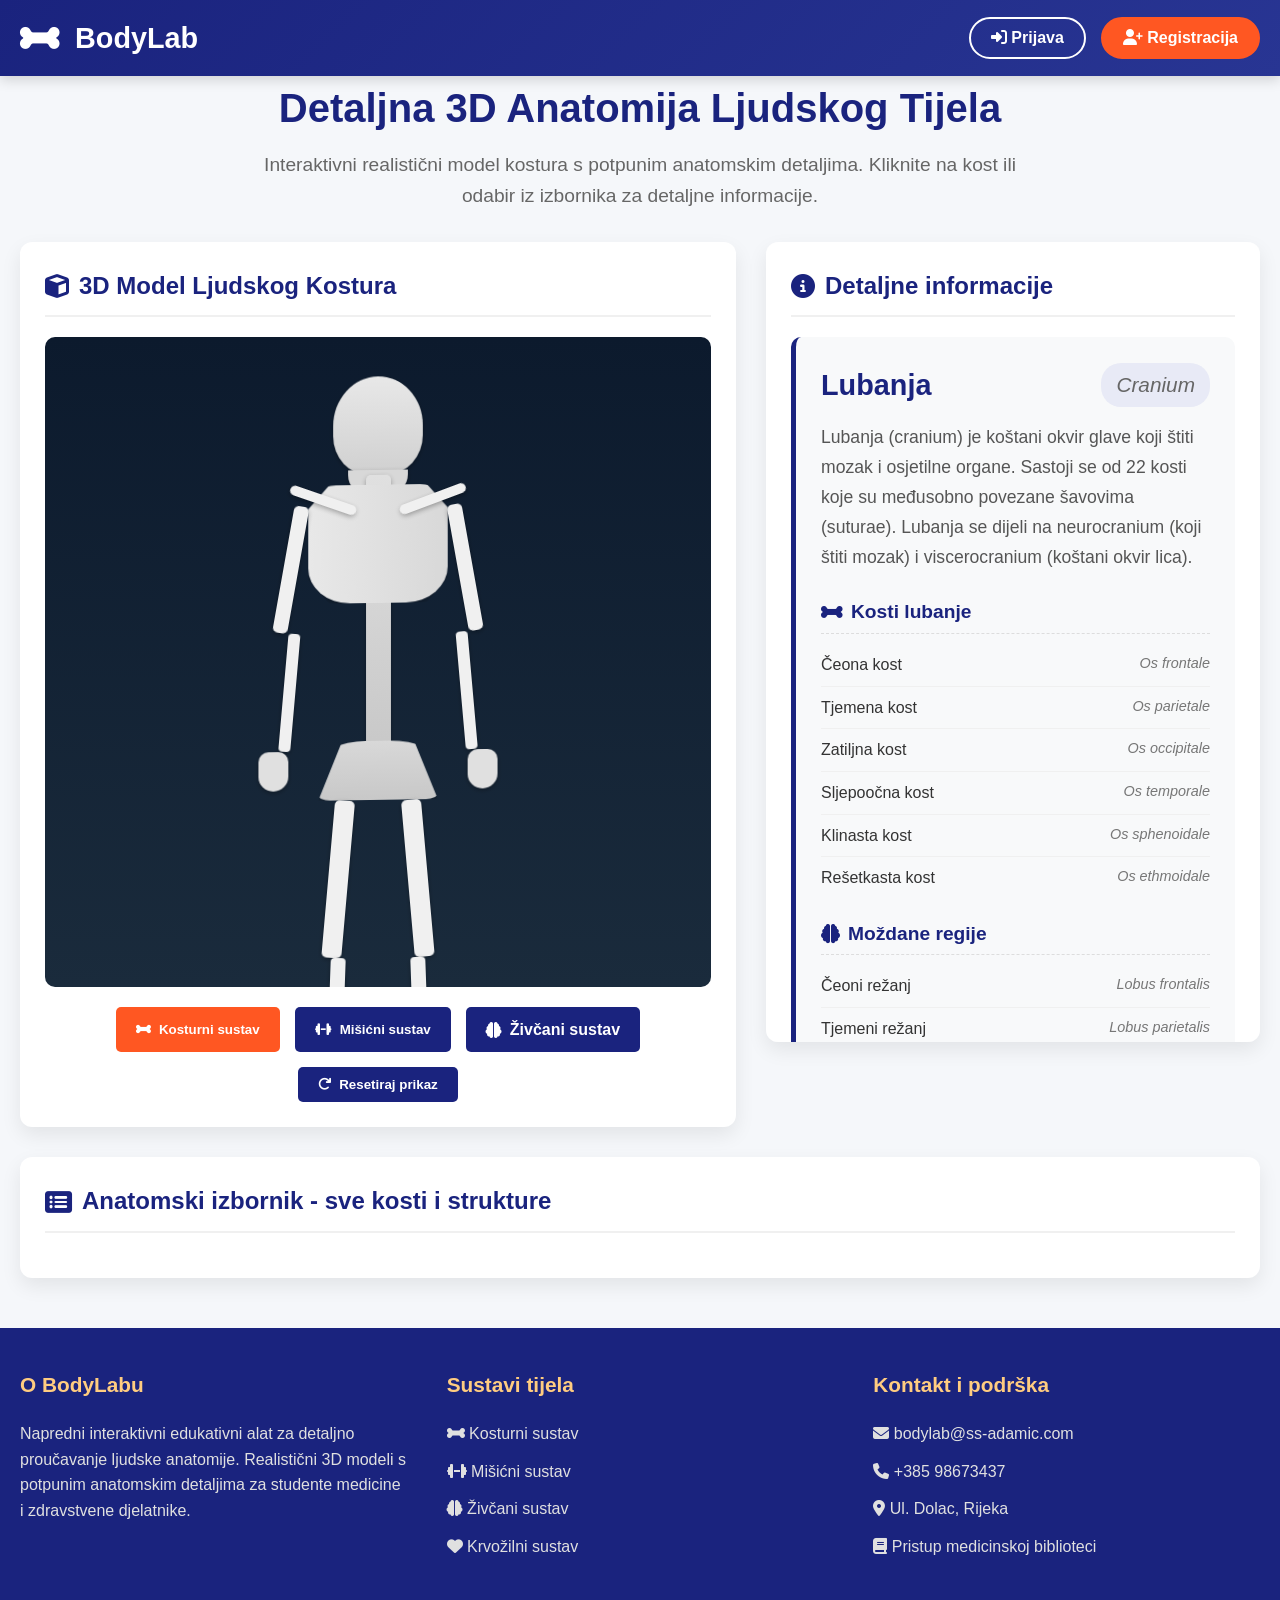
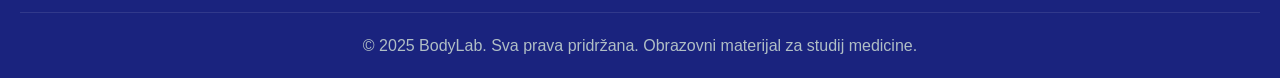
==== commit 4ed2c22b: "index update" ====
--- a/index.html
+++ b/index.html
@@ -5,679 +5,7 @@
     <meta name="viewport" content="width=device-width, initial-scale=1.0">
     <title>Atlas anatomije - Detaljni 3D model ljudskog tijela</title>
     <link rel="stylesheet" href="https://cdnjs.cloudflare.com/ajax/libs/font-awesome/6.4.0/css/all.min.css">
-    <style>
-        * {
-            margin: 0;
-            padding: 0;
-            box-sizing: border-box;
-            font-family: 'Segoe UI', Tahoma, Geneva, Verdana, sans-serif;
-        }
-
-        body {
-            background-color: #f5f7fa;
-            color: #333;
-            line-height: 1.6;
-        }
-
-        .container {
-            max-width: 1600px;
-            margin: 0 auto;
-            padding: 0 20px;
-        }
-
-        /* Header styling */
-        header {
-            background: linear-gradient(135deg, #1a237e 0%, #283593 100%);
-            color: white;
-            padding: 15px 0;
-            box-shadow: 0 4px 12px rgba(0, 0, 0, 0.15);
-            position: sticky;
-            top: 0;
-            z-index: 1000;
-        }
-
-        .header-content {
-            display: flex;
-            justify-content: space-between;
-            align-items: center;
-        }
-
-        .logo {
-            display: flex;
-            align-items: center;
-            gap: 15px;
-        }
-
-        .logo i {
-            font-size: 2.2rem;
-        }
-
-        .logo h1 {
-            font-size: 1.8rem;
-            font-weight: 600;
-        }
-
-        .auth-buttons {
-            display: flex;
-            gap: 15px;
-        }
-
-        .btn {
-            padding: 10px 20px;
-            border-radius: 30px;
-            font-weight: 600;
-            cursor: pointer;
-            transition: all 0.3s ease;
-            border: none;
-            font-size: 1rem;
-        }
-
-        .btn-login {
-            background-color: transparent;
-            border: 2px solid white;
-            color: white;
-        }
-
-        .btn-login:hover {
-            background-color: white;
-            color: #1a237e;
-        }
-
-        .btn-register {
-            background-color: #ff5722;
-            color: white;
-            border: 2px solid #ff5722;
-        }
-
-        .btn-register:hover {
-            background-color: #e64a19;
-            border-color: #e64a19;
-        }
-
-        /* Main content */
-        main {
-            padding: 30px 0;
-        }
-
-        .page-title {
-            text-align: center;
-            margin-bottom: 30px;
-            color: #1a237e;
-        }
-
-        .page-title h2 {
-            font-size: 2.5rem;
-            margin-bottom: 10px;
-        }
-
-        .page-title p {
-            font-size: 1.2rem;
-            color: #666;
-            max-width: 800px;
-            margin: 0 auto;
-        }
-
-        /* Content layout */
-        .content-wrapper {
-            display: flex;
-            gap: 30px;
-            flex-wrap: wrap;
-        }
-
-        /* 3D Model section */
-        .model-section {
-            flex: 1.2;
-            min-width: 300px;
-            background-color: white;
-            border-radius: 12px;
-            padding: 25px;
-            box-shadow: 0 8px 20px rgba(0, 0, 0, 0.08);
-            height: fit-content;
-        }
-
-        .model-section h3 {
-            color: #1a237e;
-            margin-bottom: 20px;
-            padding-bottom: 10px;
-            border-bottom: 2px solid #f0f0f0;
-            font-size: 1.5rem;
-            display: flex;
-            align-items: center;
-            gap: 10px;
-        }
-
-        .model-container {
-            position: relative;
-            height: 650px;
-            background: linear-gradient(to bottom, #0c1a2d, #1a2b3c);
-            border-radius: 10px;
-            overflow: hidden;
-            display: flex;
-            justify-content: center;
-            align-items: center;
-            margin-bottom: 20px;
-        }
-
-        /* Realističniji kostur 3D */
-        .human-skeleton {
-            position: relative;
-            width: 300px;
-            height: 600px;
-            transform-style: preserve-3d;
-            transform: rotateX(10deg) rotateY(-5deg);
-        }
-
-        .bone {
-            position: absolute;
-            background-color: #f0f0f0;
-            border-radius: 3px;
-            cursor: pointer;
-            transition: all 0.3s ease;
-            box-shadow: 0 2px 5px rgba(0, 0, 0, 0.3);
-        }
-
-        .bone:hover {
-            filter: brightness(1.3);
-            transform: scale(1.05);
-            z-index: 10;
-        }
-
-        .bone.selected {
-            background-color: #ffcc80;
-            filter: brightness(1.4);
-            transform: scale(1.05);
-            z-index: 20;
-            box-shadow: 0 0 15px rgba(255, 204, 128, 0.7);
-        }
-
-        /* Glava i lubanja */
-        .skull { 
-            width: 90px; 
-            height: 100px; 
-            top: 10px; 
-            left: 105px; 
-            border-radius: 50% 50% 40% 40%; 
-            background: linear-gradient(to bottom, #e8e8e8, #d0d0d0);
-        }
-
-        .jaw { 
-            width: 60px; 
-            height: 25px; 
-            top: 105px; 
-            left: 120px; 
-            border-radius: 0 0 20px 20px;
-            background-color: #d8d8d8;
-        }
-
-        /* Kralježnica */
-        .spine { 
-            width: 25px; 
-            height: 280px; 
-            top: 110px; 
-            left: 137.5px; 
-            background: linear-gradient(to bottom, #e0e0e0, #c8c8c8);
-            border-radius: 5px;
-        }
-
-        /* Prsni koš */
-        .ribcage { 
-            width: 140px; 
-            height: 120px; 
-            top: 120px; 
-            left: 80px; 
-            border-radius: 20% 20% 30% 30%;
-            background: linear-gradient(to right, #e8e8e8, #d8d8d8);
-            clip-path: polygon(0% 20%, 15% 0%, 85% 0%, 100% 20%, 100% 80%, 85% 100%, 15% 100%, 0% 80%);
-        }
-
-        /* Zdjelica */
-        .pelvis { 
-            width: 120px; 
-            height: 60px; 
-            top: 380px; 
-            left: 90px; 
-            border-radius: 40% 40% 10% 10%;
-            background: linear-gradient(to bottom, #d8d8d8, #c8c8c8);
-            clip-path: polygon(20% 0%, 80% 0%, 100% 100%, 0% 100%);
-        }
-
-        /* Ruke */
-        .clavicle-left { 
-            width: 70px; 
-            height: 10px; 
-            top: 130px; 
-            left: 60px; 
-            transform: rotate(20deg);
-            border-radius: 5px;
-        }
-
-        .clavicle-right { 
-            width: 70px; 
-            height: 10px; 
-            top: 130px; 
-            left: 170px; 
-            transform: rotate(-20deg);
-            border-radius: 5px;
-        }
-
-        .humerus-left { 
-            width: 15px; 
-            height: 130px; 
-            top: 140px; 
-            left: 55px; 
-            transform: rotate(10deg);
-            border-radius: 5px;
-        }
-
-        .humerus-right { 
-            width: 15px; 
-            height: 130px; 
-            top: 140px; 
-            left: 230px; 
-            transform: rotate(-10deg);
-            border-radius: 5px;
-        }
-
-        .radius-ulna-left { 
-            width: 12px; 
-            height: 120px; 
-            top: 270px; 
-            left: 55px; 
-            transform: rotate(5deg);
-            border-radius: 4px;
-        }
-
-        .radius-ulna-right { 
-            width: 12px; 
-            height: 120px; 
-            top: 270px; 
-            left: 233px; 
-            transform: rotate(-5deg);
-            border-radius: 4px;
-        }
-
-        /* Noge */
-        .femur-left { 
-            width: 20px; 
-            height: 160px; 
-            top: 440px; 
-            left: 100px; 
-            transform: rotate(5deg);
-            border-radius: 5px;
-        }
-
-        .femur-right { 
-            width: 20px; 
-            height: 160px; 
-            top: 440px; 
-            left: 180px; 
-            transform: rotate(-5deg);
-            border-radius: 5px;
-        }
-
-        .tibia-fibula-left { 
-            width: 15px; 
-            height: 150px; 
-            top: 600px; 
-            left: 100px; 
-            transform: rotate(2deg);
-            border-radius: 4px;
-        }
-
-        .tibia-fibula-right { 
-            width: 15px; 
-            height: 150px; 
-            top: 600px; 
-            left: 185px; 
-            transform: rotate(-2deg);
-            border-radius: 4px;
-        }
-
-        /* Šake i stopala */
-        .hand-left { 
-            width: 30px; 
-            height: 40px; 
-            top: 390px; 
-            left: 30px; 
-            border-radius: 10px 10px 15px 15px;
-            background-color: #e0e0e0;
-        }
-
-        .hand-right { 
-            width: 30px; 
-            height: 40px; 
-            top: 390px; 
-            left: 240px; 
-            border-radius: 10px 10px 15px 15px;
-            background-color: #e0e0e0;
-        }
-
-        .foot-left { 
-            width: 40px; 
-            height: 25px; 
-            top: 750px; 
-            left: 90px; 
-            border-radius: 15px 15px 5px 5px;
-            background-color: #d8d8d8;
-        }
-
-        .foot-right { 
-            width: 40px; 
-            height: 25px; 
-            top: 750px; 
-            left: 170px; 
-            border-radius: 15px 15px 5px 5px;
-            background-color: #d8d8d8;
-        }
-
-        .model-controls {
-            display: flex;
-            justify-content: center;
-            flex-wrap: wrap;
-            gap: 15px;
-            margin-top: 20px;
-        }
-
-        .model-btn {
-            padding: 10px 20px;
-            background-color: #1a237e;
-            color: white;
-            border: none;
-            border-radius: 5px;
-            cursor: pointer;
-            font-weight: 600;
-            transition: all 0.3s;
-            display: flex;
-            align-items: center;
-            gap: 8px;
-        }
-
-        .model-btn:hover {
-            background-color: #283593;
-            transform: translateY(-2px);
-        }
-
-        .model-btn.active {
-            background-color: #ff5722;
-        }
-
-        /* Info section */
-        .info-section {
-            flex: 0.8;
-            min-width: 300px;
-            background-color: white;
-            border-radius: 12px;
-            padding: 25px;
-            box-shadow: 0 8px 20px rgba(0, 0, 0, 0.08);
-            height: fit-content;
-            max-height: 800px;
-            overflow-y: auto;
-        }
-
-        .info-section h3 {
-            color: #1a237e;
-            margin-bottom: 20px;
-            padding-bottom: 10px;
-            border-bottom: 2px solid #f0f0f0;
-            font-size: 1.5rem;
-            display: flex;
-            align-items: center;
-            gap: 10px;
-        }
-
-        .part-info {
-            background-color: #f8f9fa;
-            padding: 25px;
-            border-radius: 10px;
-            border-left: 5px solid #1a237e;
-            margin-bottom: 30px;
-        }
-
-        .part-name {
-            display: flex;
-            justify-content: space-between;
-            align-items: center;
-            margin-bottom: 15px;
-            flex-wrap: wrap;
-            gap: 10px;
-        }
-
-        .part-name h4 {
-            font-size: 1.8rem;
-            color: #1a237e;
-        }
-
-        .latin-name {
-            font-style: italic;
-            color: #666;
-            font-size: 1.3rem;
-            background-color: #e8eaf6;
-            padding: 5px 15px;
-            border-radius: 20px;
-        }
-
-        .part-description {
-            color: #555;
-            font-size: 1.1rem;
-            line-height: 1.7;
-            margin-bottom: 20px;
-        }
-
-        .anatomy-details {
-            margin-top: 25px;
-        }
-
-        .detail-category {
-            margin-bottom: 20px;
-        }
-
-        .detail-category h5 {
-            color: #1a237e;
-            font-size: 1.2rem;
-            margin-bottom: 10px;
-            padding-bottom: 5px;
-            border-bottom: 1px dashed #ddd;
-            display: flex;
-            align-items: center;
-            gap: 8px;
-        }
-
-        .detail-list {
-            list-style-type: none;
-        }
-
-        .detail-list li {
-            padding: 8px 0;
-            border-bottom: 1px solid #f0f0f0;
-            display: flex;
-            justify-content: space-between;
-        }
-
-        .detail-list li:last-child {
-            border-bottom: none;
-        }
-
-        .detail-name {
-            font-weight: 500;
-        }
-
-        .detail-latin {
-            font-style: italic;
-            color: #777;
-            font-size: 0.9rem;
-        }
-
-        /* Menu section */
-        .menu-section {
-            width: 100%;
-            background-color: white;
-            border-radius: 12px;
-            padding: 25px;
-            margin-top: 30px;
-            box-shadow: 0 8px 20px rgba(0, 0, 0, 0.08);
-        }
-
-        .menu-section h3 {
-            color: #1a237e;
-            margin-bottom: 20px;
-            padding-bottom: 10px;
-            border-bottom: 2px solid #f0f0f0;
-            font-size: 1.5rem;
-            display: flex;
-            align-items: center;
-            gap: 10px;
-        }
-
-        .anatomy-menu {
-            display: grid;
-            grid-template-columns: repeat(auto-fill, minmax(280px, 1fr));
-            gap: 20px;
-        }
-
-        .menu-item {
-            background-color: #f8f9fa;
-            padding: 20px;
-            border-radius: 10px;
-            cursor: pointer;
-            transition: all 0.3s ease;
-            border-left: 4px solid #1a237e;
-            display: flex;
-            flex-direction: column;
-            gap: 10px;
-        }
-
-        .menu-item:hover {
-            background-color: #e8eaf6;
-            transform: translateY(-5px);
-            box-shadow: 0 5px 15px rgba(0, 0, 0, 0.1);
-        }
-
-        .menu-item.selected {
-            background-color: #e3f2fd;
-            border-left-color: #ff5722;
-        }
-
-        .menu-item h5 {
-            color: #1a237e;
-            font-size: 1.2rem;
-            margin-bottom: 5px;
-        }
-
-        .menu-item p {
-            color: #666;
-            font-size: 0.95rem;
-            line-height: 1.5;
-        }
-
-        .menu-latin {
-            font-style: italic;
-            color: #777;
-            font-size: 0.9rem;
-        }
-
-        /* Footer */
-        footer {
-            background-color: #1a237e;
-            color: white;
-            padding: 40px 0 20px;
-            margin-top: 50px;
-        }
-
-        .footer-content {
-            display: flex;
-            justify-content: space-between;
-            flex-wrap: wrap;
-            gap: 40px;
-        }
-
-        .footer-section {
-            flex: 1;
-            min-width: 250px;
-        }
-
-        .footer-section h4 {
-            font-size: 1.3rem;
-            margin-bottom: 20px;
-            color: #ffcc80;
-        }
-
-        .footer-section p, .footer-section a {
-            color: #e0e0e0;
-            margin-bottom: 12px;
-            display: block;
-            text-decoration: none;
-        }
-
-        .footer-section a:hover {
-            color: white;
-            text-decoration: underline;
-        }
-
-        .copyright {
-            text-align: center;
-            margin-top: 40px;
-            padding-top: 20px;
-            border-top: 1px solid rgba(255, 255, 255, 0.1);
-            color: #b0bec5;
-        }
-
-        /* Responsive adjustments */
-        @media (max-width: 1200px) {
-            .content-wrapper {
-                flex-direction: column;
-            }
-            
-            .model-container {
-                height: 550px;
-            }
-            
-            .human-skeleton {
-                transform: scale(0.9);
-            }
-        }
-
-        @media (max-width: 768px) {
-            .header-content {
-                flex-direction: column;
-                gap: 15px;
-            }
-            
-            .model-container {
-                height: 500px;
-            }
-            
-            .human-skeleton {
-                transform: scale(0.8) rotateX(10deg) rotateY(-5deg);
-            }
-            
-            .page-title h2 {
-                font-size: 2rem;
-            }
-            
-            .anatomy-menu {
-                grid-template-columns: 1fr;
-            }
-        }
-        
-        /* Scrollbar styling */
-        .info-section::-webkit-scrollbar {
-            width: 8px;
-        }
-        
-        .info-section::-webkit-scrollbar-track {
-            background: #f1f1f1;
-            border-radius: 10px;
-        }
-        
-        .info-section::-webkit-scrollbar-thumb {
-            background: #c5cae9;
-            border-radius: 10px;
-        }
-        
-        .info-section::-webkit-scrollbar-thumb:hover {
-            background: #7986cb;
-        }
-    </style>
+    <link rel="stylesheet" href="style.css">
 </head>
 <body>
     <header>
@@ -704,16 +32,13 @@
                 <h3><i class="fas fa-cube"></i> 3D Model Ljudskog Kostura</h3>
                 <div class="model-container">
                     <div class="human-skeleton">
-                        <!-- Glava -->
                         <div class="bone skull" data-part="skull"></div>
                         <div class="bone jaw" data-part="jaw"></div>
                         
-                        <!-- Trup -->
                         <div class="bone spine" data-part="spine"></div>
                         <div class="bone ribcage" data-part="ribcage"></div>
                         <div class="bone pelvis" data-part="pelvis"></div>
                         
-                        <!-- Gornji ekstremiteti -->
                         <div class="bone clavicle-left" data-part="clavicle"></div>
                         <div class="bone clavicle-right" data-part="clavicle"></div>
                         <div class="bone humerus-left" data-part="humerus"></div>
@@ -723,7 +48,6 @@
                         <div class="bone hand-left" data-part="hand"></div>
                         <div class="bone hand-right" data-part="hand"></div>
                         
-                        <!-- Donji ekstremiteti -->
                         <div class="bone femur-left" data-part="femur"></div>
                         <div class="bone femur-right" data-part="femur"></div>
                         <div class="bone tibia-fibula-left" data-part="tibia-fibula"></div>
@@ -735,7 +59,9 @@
                 <div class="model-controls">
                     <button class="model-btn active" id="btnSkeletalView"><i class="fas fa-bone"></i> Kosturni sustav</button>
                     <button class="model-btn" id="btnMuscularView"><i class="fas fa-dumbbell"></i> Mišićni sustav</button>
-                    <button class="model-btn" id="btnNervousView"><i class="fas fa-brain"></i> Živčani sustav</button>
+                    <a href="zivcani.html" class="model-btn" id="btnNervousView" style="text-decoration: none;">
+    <i class="fas fa-brain"></i> Živčani sustav
+</a>
                     <button class="model-btn" id="btnResetView"><i class="fas fa-redo"></i> Resetiraj prikaz</button>
                 </div>
             </section>
@@ -829,8 +155,7 @@
         <section class="menu-section">
             <h3><i class="fas fa-list-alt"></i> Anatomski izbornik - sve kosti i strukture</h3>
             <div class="anatomy-menu" id="anatomyMenu">
-                <!-- Menu items will be generated by JavaScript -->
-            </div>
+                </div>
         </section>
     </main>
 
@@ -862,481 +187,6 @@
         </div>
     </footer>
 
-    <script>
-        // Detaljni podaci o anatomiji
-        const anatomyData = {
-            "skull": {
-                "title": "Lubanja",
-                "latin": "Cranium",
-                "description": "Lubanja (cranium) je koštani okvir glave koji štiti mozak i osjetilne organe. Sastoji se od 22 kosti koje su međusobno povezane šavovima (suturae). Lubanja se dijeli na neurocranium (koji štiti mozak) i viscerocranium (koštani okvir lica).",
-                "details": {
-                    "bones": [
-                        {"name": "Čeona kost", "latin": "Os frontale"},
-                        {"name": "Tjemena kost", "latin": "Os parietale"},
-                        {"name": "Zatiljna kost", "latin": "Os occipitale"},
-                        {"name": "Sljepoočna kost", "latin": "Os temporale"},
-                        {"name": "Klinasta kost", "latin": "Os sphenoidale"},
-                        {"name": "Rešetkasta kost", "latin": "Os ethmoidale"},
-                        {"name": "Gornja čeljust", "latin": "Maxilla"},
-                        {"name": "Donja čeljust", "latin": "Mandibula"}
-                    ],
-                    "regions": [
-                        {"name": "Čeoni režanj", "latin": "Lobus frontalis"},
-                        {"name": "Tjemeni režanj", "latin": "Lobus parietalis"},
-                        {"name": "Zatiljni režanj", "latin": "Lobus occipitalis"},
-                        {"name": "Sljepoočni režanj", "latin": "Lobus temporalis"}
-                    ],
-                    "openings": [
-                        {"name": "Foramen magnum", "latin": "Za produženu moždinu"},
-                        {"name": "Optički kanal", "latin": "Canalis opticus"},
-                        {"name": "Unutarnji slušni kanal", "latin": "Meatus acusticus internus"}
-                    ]
-                }
-            },
-            "jaw": {
-                "title": "Donja čeljust",
-                "latin": "Mandibula",
-                "description": "Donja čeljust (mandibula) je najjača i jedina pokretna kost lica. Sastoji se od tijela (corpus mandibulae) i dvije grane (rami mandibulae). Na mandibuli se nalaze zubne alveole za donje zube i temporomandibularni zglob koji omogućava žvakanje i govor.",
-                "details": {
-                    "parts": [
-                        {"name": "Tijelo mandibule", "latin": "Corpus mandibulae"},
-                        {"name": "Grana mandibule", "latin": "Ramus mandibulae"},
-                        {"name": "Kut mandibule", "latin": "Angulus mandibulae"},
-                        {"name": "Vrh mandibule", "latin": "Processus coronoideus"},
-                        {"name": "Zglobni nastavak", "latin": "Processus condylaris"}
-                    ],
-                    "muscles": [
-                        {"name": "Žvačni mišić", "latin": "Musculus masseter"},
-                        {"name": "Sljepoočni mišić", "latin": "Musculus temporalis"},
-                        {"name": "Unutarnji krilasti mišić", "latin": "Musculus pterygoideus medialis"},
-                        {"name": "Vanjski krilasti mišić", "latin": "Musculus pterygoideus lateralis"}
-                    ],
-                    "nerves": [
-                        {"name": "Donjočeljusni živac", "latin": "Nervus mandibularis"},
-                        {"name": "Živac za žvačne mišiće", "latin": "Nervus massetericus"}
-                    ]
-                }
-            },
-            "spine": {
-                "title": "Kralježnica",
-                "latin": "Columna vertebralis",
-                "description": "Kralježnica je osnovna potporna struktura tijela, sastavljena od 33-34 kralješka (vertebrae). Dijeli se na vratni (7), prsni (12), slabinski (5), krstačni (5 sraslih) i trtični dio (4-5 sraslih). Kralježnica štiti leđnu moždinu i omogućava pokretljivost trupa.",
-                "details": {
-                    "regions": [
-                        {"name": "Vratni kralješci", "latin": "Vertebrae cervicales (C1-C7)"},
-                        {"name": "Prsni kralješci", "latin": "Vertebrae thoracicae (Th1-Th12)"},
-                        {"name": "Slabinski kralješci", "latin": "Vertebrae lumbales (L1-L5)"},
-                        {"name": "Krstačni kralješci", "latin": "Vertebrae sacrales (S1-S5)"},
-                        {"name": "Trtični kralješci", "latin": "Vertebrae coccygeae (Co1-Co4)"}
-                    ],
-                    "parts": [
-                        {"name": "Tijelo kralješka", "latin": "Corpus vertebrae"},
-                        {"name": "Luk kralješka", "latin": "Arcus vertebrae"},
-                        {"name": "Nastavak za mišiće", "latin": "Processus spinosus"},
-                        {"name": "Poprečni nastavak", "latin": "Processus transversus"},
-                        {"name": "Zglobni nastavci", "latin": "Processus articulares"}
-                    ],
-                    "discs": [
-                        {"name": "Međukralješni disk", "latin": "Discus intervertebralis"},
-                        {"name": "Želatinozna jezgra", "latin": "Nucleus pulposus"},
-                        {"name": "Vlaknasti prsten", "latin": "Anulus fibrosus"}
-                    ]
-                }
-            },
-            "ribcage": {
-                "title": "Prsni koš",
-                "latin": "Thorax",
-                "description": "Prsni koš čine prsna kost (sternum), rebra (costae) i prsni kralješci. Sastoji se od 12 pari rebara koja se dijele na prava rebra (1-7), lažna rebra (8-10) i slobodna rebra (11-12). Prsni koš štiti vitalne organe poput srca i pluća.",
-                "details": {
-                    "bones": [
-                        {"name": "Prsna kost", "latin": "Sternum"},
-                        {"name": "Rebra (12 pari)", "latin": "Costae"},
-                        {"name": "Prsni kralješci", "latin": "Vertebrae thoracicae"}
-                    ],
-                    "rib_types": [
-                        {"name": "Prava rebra", "latin": "Costae verae (1-7)"},
-                        {"name": "Lažna rebra", "latin": "Costae spuriae (8-10)"},
-                        {"name": "Slobodna rebra", "latin": "Costae fluctuantes (11-12)"}
-                    ],
-                    "joints": [
-                        {"name": "Sternokostalni zglobovi", "latin": "Articulationes sternocostales"},
-                        {"name": "Kostovertebralni zglobovi", "latin": "Articulationes costovertebrales"}
-                    ]
-                }
-            },
-            "pelvis": {
-                "title": "Zdjelica",
-                "latin": "Pelvis",
-                "description": "Zdjelica je koštani prsten koji povezuje trup s donjim ekstremitetima. Sastoji se od dvije zdjelične kosti (os coxae), križne kosti (os sacrum) i trtične kosti (os coccygis). Ženska zdjelica je šira i plića od muške radi poroda.",
-                "details": {
-                    "bones": [
-                        {"name": "Zdjelična kost", "latin": "Os coxae"},
-                        {"name": "Križna kost", "latin": "Os sacrum"},
-                        {"name": "Trtična kost", "latin": "Os coccygis"}
-                    ],
-                    "pelvic_bones": [
-                        {"name": "Sjedna kost", "latin": "Os ischii"},
-                        {"name": "Bojna kost", "latin": "Os pubis"},
-                        {"name": "Čeonokrižna kost", "latin": "Os ilium"}
-                    ],
-                    "landmarks": [
-                        {"name": "Zdjelični rub", "latin": "Margo pelvis"},
-                        {"name": "Veliki sjedni otvor", "latin": "Foramen ischiadicum majus"},
-                        {"name": "Mali sjedni otvor", "latin": "Foramen ischiadicum minus"}
-                    ]
-                }
-            },
-            "clavicle": {
-                "title": "Ključna kost",
-                "latin": "Clavicula",
-                "description": "Ključna kost je duga, S-oblikovana kost koja spaja prsnu kost s ramenom. To je jedina duga kost koja leži horizontalno. Ključna kost služi kao potpora za rame i omogućava širok raspon pokreta ruke.",
-                "details": {
-                    "parts": [
-                        {"name": "Središnji dio", "latin": "Corpus claviculae"},
-                        {"name": "Prsni kraj", "latin": "Extremitas sternalis"},
-                        {"name": "Rameni kraj", "latin": "Extremitas acromialis"}
-                    ],
-                    "joints": [
-                        {"name": "Sternoklavikularni zglob", "latin": "Articulatio sternoclavicularis"},
-                        {"name": "Akromioklavikularni zglob", "latin": "Articulatio acromioclavicularis"}
-                    ],
-                    "muscles": [
-                        {"name": "Prsno-ključno-sisasti mišić", "latin": "Musculus sternocleidomastoideus"},
-                        {"name": "Trapezni mišić", "latin": "Musculus trapezius"},
-                        {"name": "Deltasti mišić", "latin": "Musculus deltoideus"}
-                    ]
-                }
-            },
-            "humerus": {
-                "title": "Nadlaktična kost",
-                "latin": "Humerus",
-                "description": "Nadlaktična kost je najduža kost gornjeg ekstremiteta. Proksimalni kraj tvori glavu koja se uklapa u lopaticu, a distalni kraj tvori zglob s podlaktičnim kostima. Na humerusu se hvataju brojni mišići ruke.",
-                "details": {
-                    "parts": [
-                        {"name": "Glava humerusa", "latin": "Caput humeri"},
-                        {"name": "Vrat humerusa", "latin": "Collum humeri"},
-                        {"name": "Tijelo humerusa", "latin": "Corpus humeri"},
-                        {"name": "Medijalni epikondil", "latin": "Epicondylus medialis"},
-                        {"name": "Lateralni epikondil", "latin": "Epicondylus lateralis"}
-                    ],
-                    "joints": [
-                        {"name": "Ramenski zglob", "latin": "Articulatio humeri"},
-                        {"name": "Lakatni zglob", "latin": "Articulatio cubiti"}
-                    ],
-                    "muscles": [
-                        {"name": "Nadlaktični mišić", "latin": "Musculus biceps brachii"},
-                        {"name": "Nadlaktični troglavi mišić", "latin": "Musculus triceps brachii"},
-                        {"name": "Nadlaktični mišić", "latin": "Musculus brachialis"}
-                    ]
-                }
-            },
-            "radius-ulna": {
-                "title": "Podlaktične kosti",
-                "latin": "Radius et Ulna",
-                "description": "Podlaktice čine dvije kosti: palčana kost (radius) i lakatna kost (ulna). Radius je lateralnija i kraća kost, dok je ulna medijalnija i duža. Ove kosti omogućavaju rotaciju podlaktice (supinacija i pronacija).",
-                "details": {
-                    "bones": [
-                        {"name": "Palčana kost", "latin": "Radius"},
-                        {"name": "Lakatna kost", "latin": "Ulna"}
-                    ],
-                    "parts": [
-                        {"name": "Glava palčane kosti", "latin": "Caput radii"},
-                        {"name": "Vrat palčane kosti", "latin": "Collum radii"},
-                        {"name": "Lakatni nastavak", "latin": "Olecranon"},
-                        {"name": "Vršni nastavak", "latin": "Processus coronoideus"}
-                    ],
-                    "movements": [
-                        {"name": "Supinacija", "latin": "Okretanje dlanom prema gore"},
-                        {"name": "Pronacija", "latin": "Okretanje dlanom prema dolje"}
-                    ]
-                }
-            },
-            "hand": {
-                "title": "Šaka",
-                "latin": "Manus",
-                "description": "Šaka se sastoji od zapešća (carpus), dlanja (metacarpus) i prstiju (digiti manus). Zapešće čini 8 kosti u dva reda, dlanje 5 kostiju, a prsti 14 kostiju. Šaka omogućava precizne pokrete i fine motorne sposobnosti.",
-                "details": {
-                    "regions": [
-                        {"name": "Zapešće (8 kostiju)", "latin": "Carpus"},
-                        {"name": "Dlanje (5 kostiju)", "latin": "Metacarpus"},
-                        {"name": "Prsti (14 kostiju)", "latin": "Digiti manus"}
-                    ],
-                    "carpal_bones": [
-                        {"name": "Čunasta kost", "latin": "Os scaphoideum"},
-                        {"name": "Polumjesečasta kost", "latin": "Os lunatum"},
-                        {"name": "Trokutasta kost", "latin": "Os triquetrum"},
-                        {"name": "Grabeljasta kost", "latin": "Os pisiforme"},
-                        {"name": "Trapezna kost", "latin": "Os trapezium"},
-                        {"name": "Trapezasta kost", "latin": "Os trapezoideum"},
-                        {"name": "Glavičasta kost", "latin": "Os capitatum"},
-                        {"name": "Kukasta kost", "latin": "Os hamatum"}
-                    ]
-                }
-            },
-            "femur": {
-                "title": "Natkoljenična kost",
-                "latin": "Femur",
-                "description": "Natkoljenična kost (femur) je najduža, najjača i najteža kost u ljudskom tijelu. Proksimalni kraj tvori glavu koja se uklapa u zdjelicu, a distalni kraj tvori koljenski zglob. Femur nosi cijelu težinu gornjeg dijela tijela.",
-                "details": {
-                    "parts": [
-                        {"name": "Glava femura", "latin": "Caput femoris"},
-                        {"name": "Vrat femura", "latin": "Collum femoris"},
-                        {"name": "Veliki trochanter", "latin": "Trochanter major"},
-                        {"name": "Mali trochanter", "latin": "Trochanter minor"},
-                        {"name": "Tijelo femura", "latin": "Corpus femoris"}
-                    ],
-                    "joints": [
-                        {"name": "Kukni zglob", "latin": "Articulatio coxae"},
-                        {"name": "Koljenski zglob", "latin": "Articulatio genus"}
-                    ],
-                    "muscles": [
-                        {"name": "Bedreni četveroglavi mišić", "latin": "Musculus quadriceps femoris"},
-                        {"name": "Zadnji bedreni mišić", "latin": "Musculus biceps femoris"},
-                        {"name": "Gluteus maximus", "latin": "Musculus gluteus maximus"}
-                    ]
-                }
-            },
-            "tibia-fibula": {
-                "title": "Potkoljenične kosti",
-                "latin": "Tibia et Fibula",
-                "description": "Potkoljenice čine dvije kosti: goljenična kost (tibia) i lisna kost (fibula). Tibia je medijalnija i nosi većinu težine, dok je fibula lateralnija i služi kao mišićna pričvrsna točka. Ove kosti tvori gležanjski zglob s stopalnom kosti.",
-                "details": {
-                    "bones": [
-                        {"name": "Goljenična kost", "latin": "Tibia"},
-                        {"name": "Lisna kost", "latin": "Fibula"}
-                    ],
-                    "parts": [
-                        {"name": "Medijalni kondil", "latin": "Condylus medialis"},
-                        {"name": "Lateralni kondil", "latin": "Condylus lateralis"},
-                        {"name": "Prednji rub tibije", "latin": "Margo anterior tibiae"},
-                        {"name": "Medijalni gležanj", "latin": "Malleolus medialis"},
-                        {"name": "Lateralni gležanj", "latin": "Malleolus lateralis"}
-                    ],
-                    "muscles": [
-                        {"name": "Prednji goljenični mišić", "latin": "Musculus tibialis anterior"},
-                        {"name": "Potkoljeniční troglavi mišić", "latin": "Musculus triceps surae"},
-                        {"name": "Duga lisna mišić", "latin": "Musculus peroneus longus"}
-                    ]
-                }
-            },
-            "foot": {
-                "title": "Stopalo",
-                "latin": "Pes",
-                "description": "Stopalo se sastoji od zglavka (tarsus), sredstoplja (metatarsus) i nožnih prstiju (digiti pedis). Zglavak čini 7 kosti, sredstoplje 5 kostiju, a prsti 14 kostiju. Stopalo je prilagođeno nošenju težine, hodanju i održavanju ravnoteže.",
-                "details": {
-                    "regions": [
-                        {"name": "Zglavak (7 kostiju)", "latin": "Tarsus"},
-                        {"name": "Sredstoplje (5 kostiju)", "latin": "Metatarsus"},
-                        {"name": "Nožni prsti (14 kostiju)", "latin": "Digiti pedis"}
-                    ],
-                    "tarsal_bones": [
-                        {"name": "Petna kost", "latin": "Calcaneus"},
-                        {"name": "Skokna kost", "latin": "Talus"},
-                        {"name": "Čunasta kost", "latin": "Os naviculare"},
-                        {"name": "Medijalna klinasta kost", "latin": "Os cuneiforme mediale"},
-                        {"name": "Intermedijalna klinasta kost", "latin": "Os cuneiforme intermedium"},
-                        {"name": "Lateralna klinasta kost", "latin": "Os cuneiforme laterale"},
-                        {"name": "Kockasta kost", "latin": "Os cuboideum"}
-                    ],
-                    "arches": [
-                        {"name": "Uzdužni svod", "latin": "Arcus longitudinalis"},
-                        {"name": "Poprečni svod", "latin": "Arcus transversus"}
-                    ]
-                }
-            }
-        };
-
-        // Initialize the page
-        document.addEventListener('DOMContentLoaded', function() {
-            // Initialize bones
-            const bones = document.querySelectorAll('.bone');
-            const partTitle = document.getElementById('partTitle');
-            const partLatin = document.getElementById('partLatin');
-            const partDescription = document.getElementById('partDescription');
-            const anatomyDetails = document.getElementById('anatomyDetails');
-            const anatomyMenu = document.getElementById('anatomyMenu');
-            
-            // Create menu items from anatomy data
-            for (const partId in anatomyData) {
-                const part = anatomyData[partId];
-                const menuItem = document.createElement('div');
-                menuItem.className = 'menu-item';
-                menuItem.dataset.part = partId;
-                menuItem.innerHTML = `
-                    <h5>${part.title}</h5>
-                    <div class="menu-latin">${part.latin}</div>
-                    <p>${part.description.substring(0, 100)}...</p>
-                `;
-                anatomyMenu.appendChild(menuItem);
-                
-                // Add click event to menu item
-                menuItem.addEventListener('click', function() {
-                    selectPart(partId);
-                });
-            }
-            
-            // Add click events to bones
-            bones.forEach(bone => {
-                bone.addEventListener('click', function() {
-                    const partId = this.dataset.part;
-                    selectPart(partId);
-                });
-            });
-            
-            // Function to select a body part
-            function selectPart(partId) {
-                // Update bone visual selection
-                bones.forEach(bone => {
-                    bone.classList.remove('selected');
-                    if (bone.dataset.part === partId) {
-                        bone.classList.add('selected');
-                    }
-                });
-                
-                // Update menu selection
-                document.querySelectorAll('.menu-item').forEach(item => {
-                    item.classList.remove('selected');
-                    if (item.dataset.part === partId) {
-                        item.classList.add('selected');
-                    }
-                });
-                
-                // Update part info
-                if (anatomyData[partId]) {
-                    const part = anatomyData[partId];
-                    partTitle.textContent = part.title;
-                    partLatin.textContent = part.latin;
-                    partDescription.textContent = part.description;
-                    
-                    // Update detailed anatomy information
-                    anatomyDetails.innerHTML = '';
-                    
-                    // Add each category of details
-                    for (const category in part.details) {
-                        const categoryData = part.details[category];
-                        const categoryTitle = getCategoryTitle(category);
-                        
-                        const categoryElement = document.createElement('div');
-                        categoryElement.className = 'detail-category';
-                        
-                        const icon = getCategoryIcon(category);
-                        categoryElement.innerHTML = `
-                            <h5>${icon} ${categoryTitle}</h5>
-                            <ul class="detail-list">
-                                ${categoryData.map(item => `
-                                    <li>
-                                        <span class="detail-name">${item.name}</span>
-                                        <span class="detail-latin">${item.latin}</span>
-                                    </li>
-                                `).join('')}
-                            </ul>
-                        `;
-                        
-                        anatomyDetails.appendChild(categoryElement);
-                    }
-                }
-            }
-            
-            // Helper function to get category title
-            function getCategoryTitle(categoryKey) {
-                const titles = {
-                    "bones": "Kosti",
-                    "regions": "Regije",
-                    "openings": "Otvori i kanali",
-                    "parts": "Dijelovi",
-                    "muscles": "Mišići",
-                    "nerves": "Živci",
-                    "discs": "Međukralješni diskovi",
-                    "rib_types": "Vrste rebara",
-                    "joints": "Zglobovi",
-                    "pelvic_bones": "Kosti zdjelice",
-                    "landmarks": "Orijentacijske točke",
-                    "movements": "Pokreti",
-                    "carpal_bones": "Kosti zapešća",
-                    "tarsal_bones": "Kosti zglavka",
-                    "arches": "Svodovi stopala"
-                };
-                
-                return titles[categoryKey] || categoryKey;
-            }
-            
-            // Helper function to get category icon
-            function getCategoryIcon(categoryKey) {
-                const icons = {
-                    "bones": "<i class='fas fa-bone'></i>",
-                    "regions": "<i class='fas fa-brain'></i>",
-                    "openings": "<i class='fas fa-eye'></i>",
-                    "parts": "<i class='fas fa-puzzle-piece'></i>",
-                    "muscles": "<i class='fas fa-dumbbell'></i>",
-                    "nerves": "<i class='fas fa-code-branch'></i>",
-                    "discs": "<i class='fas fa-circle'></i>",
-                    "rib_types": "<i class='fas fa-ribbon'></i>",
-                    "joints": "<i class='fas fa-link'></i>",
-                    "pelvic_bones": "<i class='fas fa-archway'></i>",
-                    "landmarks": "<i class='fas fa-map-marker-alt'></i>",
-                    "movements": "<i class='fas fa-running'></i>",
-                    "carpal_bones": "<i class='fas fa-hand-paper'></i>",
-                    "tarsal_bones": "<i class='fas fa-shoe-prints'></i>",
-                    "arches": "<i class='fas fa-archway'></i>"
-                };
-                
-                return icons[categoryKey] || "<i class='fas fa-info-circle'></i>";
-            }
-            
-            // Model control buttons
-            const btnSkeletalView = document.getElementById('btnSkeletalView');
-            const btnMuscularView = document.getElementById('btnMuscularView');
-            const btnNervousView = document.getElementById('btnNervousView');
-            const btnResetView = document.getElementById('btnResetView');
-            
-            btnSkeletalView.addEventListener('click', function() {
-                setActiveButton(btnSkeletalView);
-                // In a real app, this would switch to skeletal view
-                alert('Prikaz kosturnog sustava je već aktiviran. U potpunoj aplikaciji bi se ovdje promijenio 3D model.');
-            });
-            
-            btnMuscularView.addEventListener('click', function() {
-                setActiveButton(btnMuscularView);
-                alert('U potpunoj aplikaciji bi se ovdje prikazao 3D model mišićnog sustava s detaljima o svakom mišiću.');
-            });
-            
-            btnNervousView.addEventListener('click', function() {
-                setActiveButton(btnNervousView);
-                alert('U potpunoj aplikaciji bi se ovdje prikazao 3D model živčanog sustava s živcima i ganglijama.');
-            });
-            
-            btnResetView.addEventListener('click', function() {
-                // Reset selection
-                bones.forEach(bone => bone.classList.remove('selected'));
-                document.querySelectorAll('.menu-item').forEach(item => item.classList.remove('selected'));
-                
-                // Reset to default view (skull)
-                selectPart('skull');
-                
-                // Reset model view to skeletal
-                setActiveButton(btnSkeletalView);
-            });
-            
-            // Helper function to set active button
-            function setActiveButton(activeBtn) {
-                [btnSkeletalView, btnMuscularView, btnNervousView].forEach(btn => {
-                    btn.classList.remove('active');
-                });
-                activeBtn.classList.add('active');
-            }
-            
-            // Auth button functionality (demo)
-            document.querySelector('.btn-login').addEventListener('click', function() {
-                alert('Funkcionalnost prijave će biti implementirana u potpunoj verziji aplikacije.');
-            });
-            
-            document.querySelector('.btn-register').addEventListener('click', function() {
-                alert('Funkcionalnost registracije će biti implementirana u potpunoj verziji aplikacije.');
-            });
-            
-            // Select skull by default
-            selectPart('skull');
-        });
-    </script>
+    <script src="script.js"></script>
 </body>
 </html>
--- a/style.css
+++ b/style.css
@@ -0,0 +1,847 @@
+* {
+    margin: 0;
+    padding: 0;
+    box-sizing: border-box;
+    font-family: 'Segoe UI', Tahoma, Geneva, Verdana, sans-serif;
+}
+
+body {
+    background-color: #f5f7fa;
+    color: #333;
+    line-height: 1.6;
+}
+
+.container {
+    max-width: 1600px;
+    margin: 0 auto;
+    padding: 0 20px;
+}
+
+/* Header styling */
+header {
+    background: linear-gradient(135deg, #1a237e 0%, #283593 100%);
+    color: white;
+    padding: 15px 0;
+    box-shadow: 0 4px 12px rgba(0, 0, 0, 0.15);
+    position: sticky;
+    top: 0;
+    z-index: 1000;
+}
+
+.header-content {
+    display: flex;
+    justify-content: space-between;
+    align-items: center;
+}
+
+.logo {
+    display: flex;
+    align-items: center;
+    gap: 15px;
+}
+
+.logo i {
+    font-size: 2.2rem;
+}
+
+.logo h1 {
+    font-size: 1.8rem;
+    font-weight: 600;
+}
+
+.auth-buttons {
+    display: flex;
+    gap: 15px;
+}
+
+.btn {
+    padding: 10px 20px;
+    border-radius: 30px;
+    font-weight: 600;
+    cursor: pointer;
+    transition: all 0.3s ease;
+    border: none;
+    font-size: 1rem;
+}
+
+.btn-login {
+    background-color: transparent;
+    border: 2px solid white;
+    color: white;
+}
+
+.btn-login:hover {
+    background-color: white;
+    color: #1a237e;
+}
+
+.btn-register {
+    background-color: #ff5722;
+    color: white;
+    border: 2px solid #ff5722;
+}
+
+.btn-register:hover {
+    background-color: #e64a19;
+    border-color: #e64a19;
+}
+
+/* Main content */
+main {
+    padding: 30px 0;
+}
+
+.page-title {
+    text-align: center;
+    margin-bottom: 30px;
+    color: #1a237e;
+}
+
+.page-title h2 {
+    font-size: 2.5rem;
+    margin-bottom: 10px;
+}
+
+.page-title p {
+    font-size: 1.2rem;
+    color: #666;
+    max-width: 800px;
+    margin: 0 auto;
+}
+
+/* Content layout */
+.content-wrapper {
+    display: flex;
+    gap: 30px;
+    flex-wrap: wrap;
+}
+
+/* 3D Model section */
+.model-section {
+    flex: 1.2;
+    min-width: 300px;
+    background-color: white;
+    border-radius: 12px;
+    padding: 25px;
+    box-shadow: 0 8px 20px rgba(0, 0, 0, 0.08);
+    height: fit-content;
+}
+
+.model-section h3 {
+    color: #1a237e;
+    margin-bottom: 20px;
+    padding-bottom: 10px;
+    border-bottom: 2px solid #f0f0f0;
+    font-size: 1.5rem;
+    display: flex;
+    align-items: center;
+    gap: 10px;
+}
+
+.model-container {
+    position: relative;
+    height: 650px;
+    background: linear-gradient(to bottom, #0c1a2d, #1a2b3c);
+    border-radius: 10px;
+    overflow: hidden;
+    display: flex;
+    justify-content: center;
+    align-items: center;
+    margin-bottom: 20px;
+}
+
+/* Realističniji kostur 3D */
+.human-skeleton {
+    position: relative;
+    width: 300px;
+    height: 600px;
+    transform-style: preserve-3d;
+    transform: rotateX(10deg) rotateY(-5deg);
+}
+
+.bone {
+    position: absolute;
+    background-color: #f0f0f0;
+    border-radius: 3px;
+    cursor: pointer;
+    transition: all 0.3s ease;
+    box-shadow: 0 2px 5px rgba(0, 0, 0, 0.3);
+}
+
+.bone:hover {
+    filter: brightness(1.3);
+    transform: scale(1.05);
+    z-index: 10;
+}
+
+.bone.selected {
+    background-color: #ffcc80;
+    filter: brightness(1.4);
+    transform: scale(1.05);
+    z-index: 20;
+    box-shadow: 0 0 15px rgba(255, 204, 128, 0.7);
+}
+
+/* Glava i lubanja */
+.skull { 
+    width: 90px; 
+    height: 100px; 
+    top: 10px; 
+    left: 105px; 
+    border-radius: 50% 50% 40% 40%; 
+    background: linear-gradient(to bottom, #e8e8e8, #d0d0d0);
+}
+
+.jaw { 
+    width: 60px; 
+    height: 25px; 
+    top: 105px; 
+    left: 120px; 
+    border-radius: 0 0 20px 20px;
+    background-color: #d8d8d8;
+}
+
+/* Kralježnica */
+.spine { 
+    width: 25px; 
+    height: 280px; 
+    top: 110px; 
+    left: 137.5px; 
+    background: linear-gradient(to bottom, #e0e0e0, #c8c8c8);
+    border-radius: 5px;
+}
+
+/* Prsni koš */
+.ribcage { 
+    width: 140px; 
+    height: 120px; 
+    top: 120px; 
+    left: 80px; 
+    border-radius: 20% 20% 30% 30%;
+    background: linear-gradient(to right, #e8e8e8, #d8d8d8);
+    clip-path: polygon(0% 20%, 15% 0%, 85% 0%, 100% 20%, 100% 80%, 85% 100%, 15% 100%, 0% 80%);
+}
+
+/* Zdjelica */
+.pelvis { 
+    width: 120px; 
+    height: 60px; 
+    top: 380px; 
+    left: 90px; 
+    border-radius: 40% 40% 10% 10%;
+    background: linear-gradient(to bottom, #d8d8d8, #c8c8c8);
+    clip-path: polygon(20% 0%, 80% 0%, 100% 100%, 0% 100%);
+}
+
+/* Ruke */
+.clavicle-left { 
+    width: 70px; 
+    height: 10px; 
+    top: 130px; 
+    left: 60px; 
+    transform: rotate(20deg);
+    border-radius: 5px;
+}
+
+.clavicle-right { 
+    width: 70px; 
+    height: 10px; 
+    top: 130px; 
+    left: 170px; 
+    transform: rotate(-20deg);
+    border-radius: 5px;
+}
+
+.humerus-left { 
+    width: 15px; 
+    height: 130px; 
+    top: 140px; 
+    left: 55px; 
+    transform: rotate(10deg);
+    border-radius: 5px;
+}
+
+.humerus-right { 
+    width: 15px; 
+    height: 130px; 
+    top: 140px; 
+    left: 230px; 
+    transform: rotate(-10deg);
+    border-radius: 5px;
+}
+
+.radius-ulna-left { 
+    width: 12px; 
+    height: 120px; 
+    top: 270px; 
+    left: 55px; 
+    transform: rotate(5deg);
+    border-radius: 4px;
+}
+
+.radius-ulna-right { 
+    width: 12px; 
+    height: 120px; 
+    top: 270px; 
+    left: 233px; 
+    transform: rotate(-5deg);
+    border-radius: 4px;
+}
+
+/* Noge */
+.femur-left { 
+    width: 20px; 
+    height: 160px; 
+    top: 440px; 
+    left: 100px; 
+    transform: rotate(5deg);
+    border-radius: 5px;
+}
+
+.femur-right { 
+    width: 20px; 
+    height: 160px; 
+    top: 440px; 
+    left: 180px; 
+    transform: rotate(-5deg);
+    border-radius: 5px;
+}
+
+.tibia-fibula-left { 
+    width: 15px; 
+    height: 150px; 
+    top: 600px; 
+    left: 100px; 
+    transform: rotate(2deg);
+    border-radius: 4px;
+}
+
+.tibia-fibula-right { 
+    width: 15px; 
+    height: 150px; 
+    top: 600px; 
+    left: 185px; 
+    transform: rotate(-2deg);
+    border-radius: 4px;
+}
+
+/* Šake i stopala */
+.hand-left { 
+    width: 30px; 
+    height: 40px; 
+    top: 390px; 
+    left: 30px; 
+    border-radius: 10px 10px 15px 15px;
+    background-color: #e0e0e0;
+}
+
+.hand-right { 
+    width: 30px; 
+    height: 40px; 
+    top: 390px; 
+    left: 240px; 
+    border-radius: 10px 10px 15px 15px;
+    background-color: #e0e0e0;
+}
+
+.foot-left { 
+    width: 40px; 
+    height: 25px; 
+    top: 750px; 
+    left: 90px; 
+    border-radius: 15px 15px 5px 5px;
+    background-color: #d8d8d8;
+}
+
+.foot-right { 
+    width: 40px; 
+    height: 25px; 
+    top: 750px; 
+    left: 170px; 
+    border-radius: 15px 15px 5px 5px;
+    background-color: #d8d8d8;
+}
+
+.model-controls {
+    display: flex;
+    justify-content: center;
+    flex-wrap: wrap;
+    gap: 15px;
+    margin-top: 20px;
+}
+
+.model-btn {
+    padding: 10px 20px;
+    background-color: #1a237e;
+    color: white;
+    border: none;
+    border-radius: 5px;
+    cursor: pointer;
+    font-weight: 600;
+    transition: all 0.3s;
+    display: flex;
+    align-items: center;
+    gap: 8px;
+}
+
+.model-btn:hover {
+    background-color: #283593;
+    transform: translateY(-2px);
+}
+
+.model-btn.active {
+    background-color: #ff5722;
+}
+
+/* Info section */
+.info-section {
+    flex: 0.8;
+    min-width: 300px;
+    background-color: white;
+    border-radius: 12px;
+    padding: 25px;
+    box-shadow: 0 8px 20px rgba(0, 0, 0, 0.08);
+    height: fit-content;
+    max-height: 800px;
+    overflow-y: auto;
+}
+
+.info-section h3 {
+    color: #1a237e;
+    margin-bottom: 20px;
+    padding-bottom: 10px;
+    border-bottom: 2px solid #f0f0f0;
+    font-size: 1.5rem;
+    display: flex;
+    align-items: center;
+    gap: 10px;
+}
+
+.part-info {
+    background-color: #f8f9fa;
+    padding: 25px;
+    border-radius: 10px;
+    border-left: 5px solid #1a237e;
+    margin-bottom: 30px;
+}
+
+.part-name {
+    display: flex;
+    justify-content: space-between;
+    align-items: center;
+    margin-bottom: 15px;
+    flex-wrap: wrap;
+    gap: 10px;
+}
+
+.part-name h4 {
+    font-size: 1.8rem;
+    color: #1a237e;
+}
+
+.latin-name {
+    font-style: italic;
+    color: #666;
+    font-size: 1.3rem;
+    background-color: #e8eaf6;
+    padding: 5px 15px;
+    border-radius: 20px;
+}
+
+.part-description {
+    color: #555;
+    font-size: 1.1rem;
+    line-height: 1.7;
+    margin-bottom: 20px;
+}
+
+.anatomy-details {
+    margin-top: 25px;
+}
+
+.detail-category {
+    margin-bottom: 20px;
+}
+
+.detail-category h5 {
+    color: #1a237e;
+    font-size: 1.2rem;
+    margin-bottom: 10px;
+    padding-bottom: 5px;
+    border-bottom: 1px dashed #ddd;
+    display: flex;
+    align-items: center;
+    gap: 8px;
+}
+
+.detail-list {
+    list-style-type: none;
+}
+
+.detail-list li {
+    padding: 8px 0;
+    border-bottom: 1px solid #f0f0f0;
+    display: flex;
+    justify-content: space-between;
+}
+
+.detail-list li:last-child {
+    border-bottom: none;
+}
+
+.detail-name {
+    font-weight: 500;
+}
+
+.detail-latin {
+    font-style: italic;
+    color: #777;
+    font-size: 0.9rem;
+}
+
+/* Menu section */
+.menu-section {
+    width: 100%;
+    background-color: white;
+    border-radius: 12px;
+    padding: 25px;
+    margin-top: 30px;
+    box-shadow: 0 8px 20px rgba(0, 0, 0, 0.08);
+}
+
+.menu-section h3 {
+    color: #1a237e;
+    margin-bottom: 20px;
+    padding-bottom: 10px;
+    border-bottom: 2px solid #f0f0f0;
+    font-size: 1.5rem;
+    display: flex;
+    align-items: center;
+    gap: 10px;
+}
+
+.anatomy-menu {
+    display: grid;
+    grid-template-columns: repeat(auto-fill, minmax(280px, 1fr));
+    gap: 20px;
+}
+
+.menu-item {
+    background-color: #f8f9fa;
+    padding: 20px;
+    border-radius: 10px;
+    cursor: pointer;
+    transition: all 0.3s ease;
+    border-left: 4px solid #1a237e;
+    display: flex;
+    flex-direction: column;
+    gap: 10px;
+}
+
+.menu-item:hover {
+    background-color: #e8eaf6;
+    transform: translateY(-5px);
+    box-shadow: 0 5px 15px rgba(0, 0, 0, 0.1);
+}
+
+.menu-item.selected {
+    background-color: #e3f2fd;
+    border-left-color: #ff5722;
+}
+
+.menu-item h5 {
+    color: #1a237e;
+    font-size: 1.2rem;
+    margin-bottom: 5px;
+}
+
+.menu-item p {
+    color: #666;
+    font-size: 0.95rem;
+    line-height: 1.5;
+}
+
+.menu-latin {
+    font-style: italic;
+    color: #777;
+    font-size: 0.9rem;
+}
+/* =========================================
+   3D Model - Živčani Sustav
+   ========================================= */
+
+.human-nervous-system {
+    position: relative;
+    width: 300px;
+    height: 600px;
+    transform-style: preserve-3d;
+    transform: rotateX(5deg) rotateY(-5deg); /* Blagi 3D nagib */
+}
+
+/* Osnovni stil za sve živce */
+.nerve {
+    position: absolute;
+    background: linear-gradient(to bottom, #82b1ff, #448aff);
+    border-radius: 20px;
+    cursor: pointer;
+    transition: all 0.3s ease;
+    box-shadow: 0 0 8px rgba(68, 138, 255, 0.6);
+}
+
+/* Hover efekt - kad se prođe mišem */
+.nerve:hover {
+    filter: brightness(1.3);
+    transform: scale(1.1);
+    box-shadow: 0 0 15px rgba(130, 177, 255, 0.9);
+    z-index: 10;
+    background: linear-gradient(to bottom, #ffd54f, #ffb300); /* Požuti na hover */
+}
+
+/* Selektirano stanje */
+.nerve.selected {
+    background: linear-gradient(to bottom, #ffca28, #ff8f00);
+    box-shadow: 0 0 20px rgba(255, 143, 0, 0.8);
+    transform: scale(1.1);
+    z-index: 20;
+}
+
+/* --- Specifične strukture živčanog sustava --- */
+
+/* Mozak (Brain) */
+.brain {
+    width: 70px;
+    height: 80px;
+    top: 20px;
+    left: 115px;
+    border-radius: 40% 40% 30% 30%;
+    background: linear-gradient(135deg, #8c9eff, #536dfe);
+    box-shadow: inset -5px -5px 15px rgba(0,0,0,0.2), 0 0 15px rgba(83, 109, 254, 0.6);
+}
+
+/* Kralježnična moždina (Spinal Cord) */
+.spinal-cord {
+    width: 10px;
+    height: 270px;
+    top: 95px;
+    left: 145px;
+    background: linear-gradient(to right, #82b1ff, #e3f2fd, #82b1ff);
+    box-shadow: 0 0 10px rgba(130, 177, 255, 0.8);
+}
+
+/* Moždani živci (Cranial nerves - aproksimacija) */
+.cranial-nerves {
+    width: 40px;
+    height: 15px;
+    top: 95px;
+    left: 130px;
+    border-radius: 5px;
+}
+
+/* Lutajući živac (Vagus nerve) */
+.vagus-nerve {
+    width: 4px;
+    height: 130px;
+    top: 100px;
+    left: 135px;
+    transform: rotate(8deg);
+    border-radius: 50% 20% 0 0;
+}
+
+/* Ruke - Brahijalni pleksus */
+.brachial-plexus-left {
+    width: 50px;
+    height: 8px;
+    top: 130px;
+    left: 100px;
+    transform: rotate(25deg);
+}
+
+.brachial-plexus-right {
+    width: 50px;
+    height: 8px;
+    top: 130px;
+    left: 150px;
+    transform: rotate(-25deg);
+}
+
+/* Ruke - Medijani živac */
+.median-nerve-left {
+    width: 4px;
+    height: 160px;
+    top: 155px;
+    left: 70px;
+    transform: rotate(15deg);
+}
+
+.median-nerve-right {
+    width: 4px;
+    height: 160px;
+    top: 155px;
+    left: 226px;
+    transform: rotate(-15deg);
+}
+
+/* Noge - Bedreni živac (Sciatic nerve) */
+.sciatic-nerve-left {
+    width: 7px;
+    height: 180px;
+    top: 360px;
+    left: 115px;
+    transform: rotate(8deg);
+}
+
+.sciatic-nerve-right {
+    width: 7px;
+    height: 180px;
+    top: 360px;
+    left: 178px;
+    transform: rotate(-8deg);
+}
+
+/* Noge - Tibijalni živac */
+.tibial-nerve-left {
+    width: 4px;
+    height: 150px;
+    top: 535px;
+    left: 90px;
+    transform: rotate(5deg);
+}
+
+.tibial-nerve-right {
+    width: 4px;
+    height: 150px;
+    top: 535px;
+    left: 206px;
+    transform: rotate(-5deg);
+}
+
+/* Footer */
+footer {
+    background-color: #1a237e;
+    color: white;
+    padding: 40px 0 20px;
+    margin-top: 50px;
+}
+
+.footer-content {
+    display: flex;
+    justify-content: space-between;
+    flex-wrap: wrap;
+    gap: 40px;
+}
+
+.footer-section {
+    flex: 1;
+    min-width: 250px;
+}
+
+.footer-section h4 {
+    font-size: 1.3rem;
+    margin-bottom: 20px;
+    color: #ffcc80;
+}
+
+.footer-section p, .footer-section a {
+    color: #e0e0e0;
+    margin-bottom: 12px;
+    display: block;
+    text-decoration: none;
+}
+
+.footer-section a:hover {
+    color: white;
+    text-decoration: underline;
+}
+
+.copyright {
+    text-align: center;
+    margin-top: 40px;
+    padding-top: 20px;
+    border-top: 1px solid rgba(255, 255, 255, 0.1);
+    color: #b0bec5;
+}
+
+/* Responsive adjustments */
+@media (max-width: 1200px) {
+    .content-wrapper {
+        flex-direction: column;
+    }
+    
+    .model-container {
+        height: 550px;
+    }
+    
+    .human-skeleton {
+        transform: scale(0.9);
+    }
+}
+
+@media (max-width: 768px) {
+    .header-content {
+        flex-direction: column;
+        gap: 15px;
+    }
+    
+    .model-container {
+        height: 500px;
+    }
+    
+    .human-skeleton {
+        transform: scale(0.8) rotateX(10deg) rotateY(-5deg);
+    }
+    
+    .page-title h2 {
+        font-size: 2rem;
+    }
+    
+    .anatomy-menu {
+        grid-template-columns: 1fr;
+    }
+}
+
+/* Scrollbar styling */
+.info-section::-webkit-scrollbar {
+    width: 8px;
+}
+
+.info-section::-webkit-scrollbar-track {
+    background: #f1f1f1;
+    border-radius: 10px;
+}
+
+.info-section::-webkit-scrollbar-thumb {
+    background: #c5cae9;
+    border-radius: 10px;
+}
+
+.info-section::-webkit-scrollbar-thumb:hover {
+    background: #7986cb;
+}
+/* =========================================
+   Gumbi za filtriranje (Anatomski izbornik)
+   ========================================= */
+.filter-container {
+    display: flex;
+    gap: 12px;
+    margin-bottom: 25px;
+    flex-wrap: wrap; /* Omogućuje gumbima da se prebace u novi red na mobitelima */
+}
+
+.filter-btn {
+    padding: 8px 18px;
+    background-color: #f8f9fa;
+    border: 2px solid #1a237e;
+    color: #1a237e;
+    border-radius: 20px;
+    font-weight: 600;
+    cursor: pointer;
+    transition: all 0.3s ease;
+    font-size: 0.95rem;
+}
+
+/* Hover efekt i izgled kada je gumb aktivan/kliknut */
+.filter-btn:hover, .filter-btn.active {
+    background-color: #1a237e;
+    color: white;
+    box-shadow: 0 4px 10px rgba(26, 35, 126, 0.2);
+}
